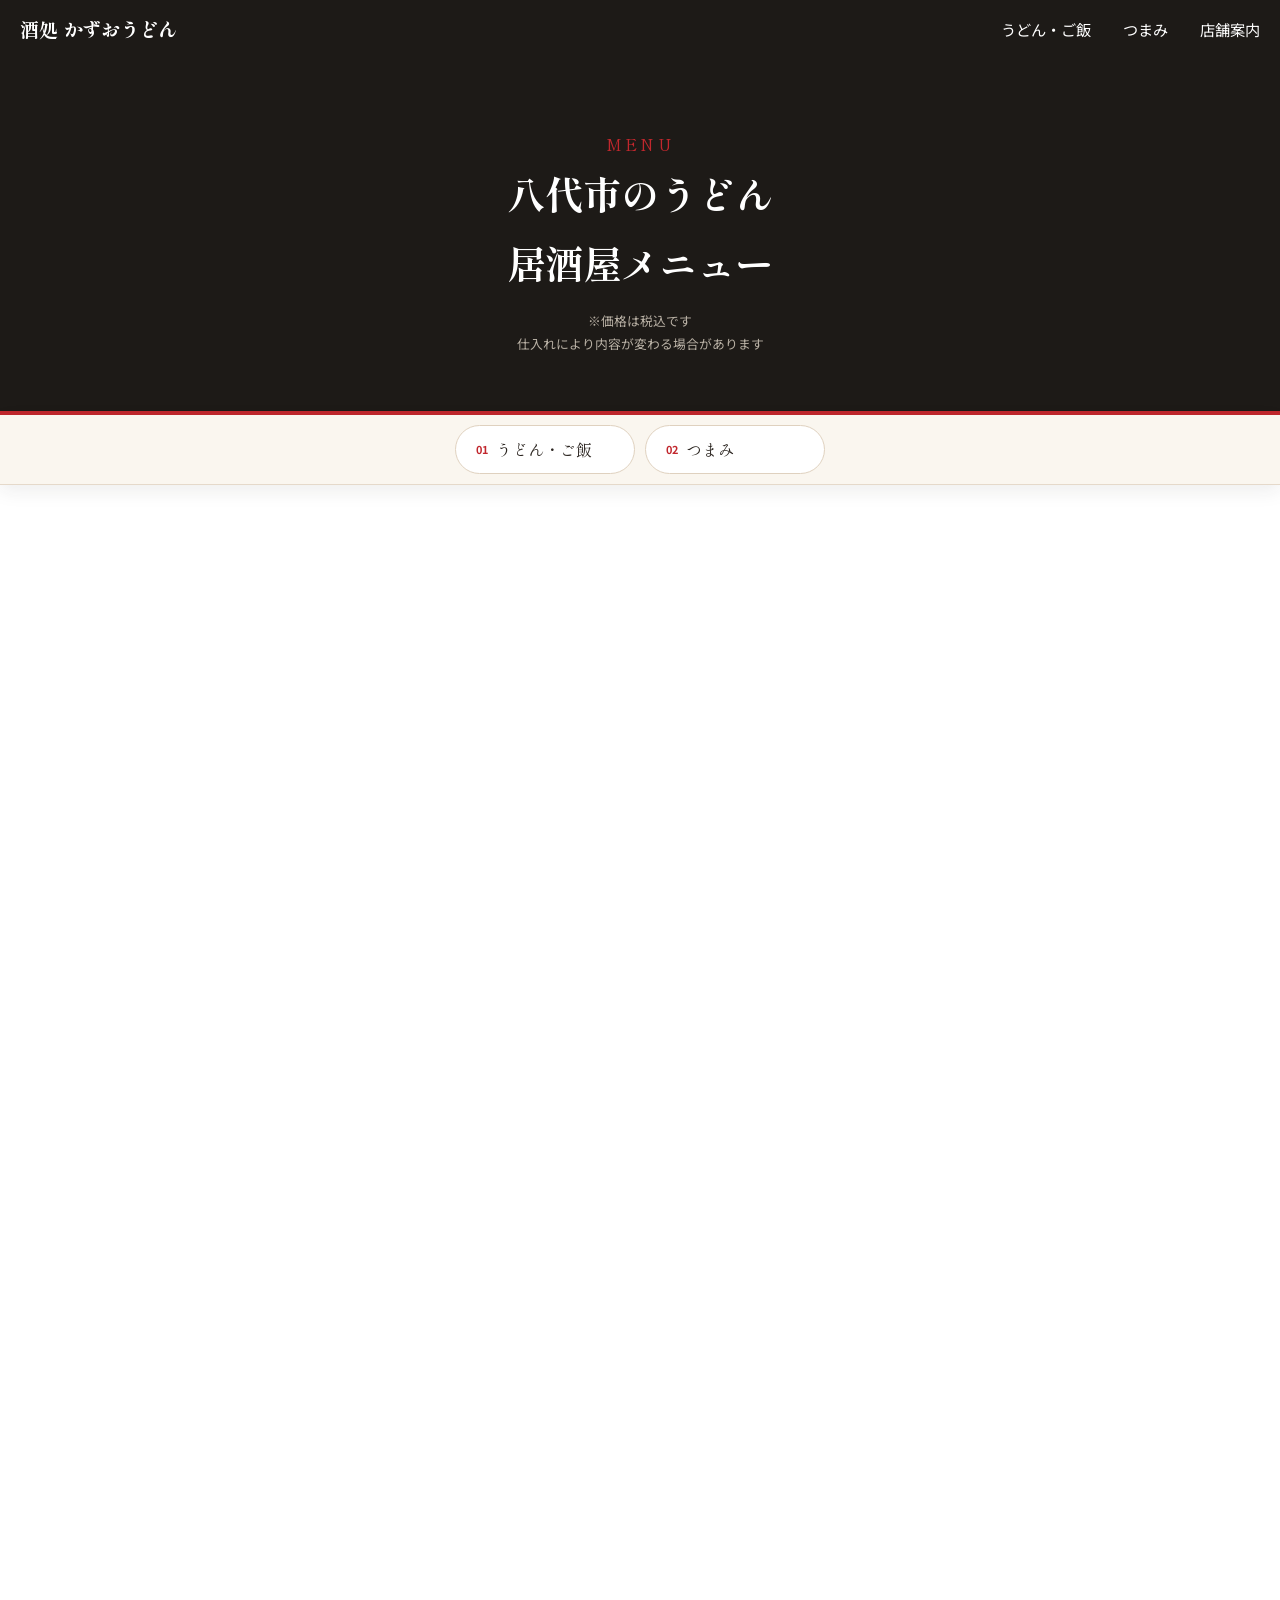
==== menu.html @ 8cbaf960 "八代市の居酒屋とうどん向けSEOを改善" ====
<!DOCTYPE html>
<html lang="ja">
<head>
  <meta charset="UTF-8">
  <meta name="viewport" content="width=device-width, initial-scale=1.0">
  <title>八代市のうどんと居酒屋メニュー｜酒処 かずおうどん</title>
  <meta name="description" content="熊本県八代市本町の酒処かずおうどん 名物の手作りうどん ご飯もの 炭火焼 天ぷら 酒の肴など居酒屋メニューと税込価格をご案内">
  <meta property="og:title" content="八代市のうどんと居酒屋メニュー｜酒処 かずおうどん">
  <meta property="og:description" content="八代市本町で楽しめる手作りうどんと居酒屋料理の全メニュー">
  <meta property="og:type" content="website">
  <meta property="og:image" content="images/menu-retouched/goboten-udon.jpg">
  <meta property="og:locale" content="ja_JP">
  <link rel="preconnect" href="https://fonts.googleapis.com">
  <link rel="preconnect" href="https://fonts.gstatic.com" crossorigin>
  <link href="https://fonts.googleapis.com/css2?family=Noto+Sans+JP:wght@400;500;700&family=Shippori+Mincho:wght@600;800&display=swap" rel="stylesheet">
  <link rel="stylesheet" href="css/style.css">
</head>
<body>

  <header class="header scrolled">
    <a href="index.html" class="header-logo">酒処 かずおうどん</a>
    <button class="nav-toggle" aria-label="メニューを開く" aria-expanded="false">
      <span></span><span></span><span></span>
    </button>
    <nav class="nav">
      <a href="#udon-menu">うどん・ご飯</a>
      <a href="#izakaya-menu">つまみ</a>
      <a href="index.html#access">店舗案内</a>
    </nav>
  </header>

  <main id="menu-top">
    <header class="page-head">
      <p class="page-head-en">Menu</p>
      <h1>八代市のうどん<br>居酒屋メニュー</h1>
      <p class="page-head-note">※価格は税込です<br>仕入れにより内容が変わる場合があります</p>
    </header>

    <nav class="menu-category-nav" aria-label="メニューカテゴリー">
      <a href="#udon-menu"><span>01</span>うどん・ご飯</a>
      <a href="#izakaya-menu"><span>02</span>つまみ</a>
    </nav>

    <section id="udon-menu" class="menu-detail-section menu-detail-light">
      <div class="container">
        <h2><span>八代市のうどんと<br>ご飯メニュー</span>Udon &amp; Rice</h2>
        <p class="menu-photo-guide">写真から気になる一品を探す <span>横にスライドできます</span></p>
        <div class="category-slider-shell" data-category-slider>
          <button class="category-slider-button category-slider-prev" type="button" aria-label="前の料理写真を見る">‹</button>
          <div class="category-image-slider" tabindex="0" aria-label="うどんとご飯ものの料理写真">
            <figure class="category-slide"><img src="images/menu-retouched/goboten-udon.jpg" alt="ごぼう天うどん" loading="lazy"><figcaption>ごぼう天うどん</figcaption></figure>
            <figure class="category-slide"><img src="images/menu-retouched/kamatama.jpg" alt="釜たまうどん" loading="lazy"><figcaption>釜たまうどん</figcaption></figure>
            <figure class="category-slide"><img src="images/menu-retouched/mentai-kamatama.jpg" alt="明太釜玉うどん" loading="lazy"><figcaption>明太釜玉うどん</figcaption></figure>
            <figure class="category-slide"><img src="images/menu-retouched/niku-bukkake.jpg" alt="肉ぶっかけうどん" loading="lazy"><figcaption>肉ぶっかけうどん</figcaption></figure>
            <figure class="category-slide"><img src="images/menu-retouched/nasu-bukkake.jpg" alt="ナスぶっかけうどん" loading="lazy"><figcaption>ナスぶっかけうどん</figcaption></figure>
            <figure class="category-slide"><img src="images/menu-retouched/gyusuji-udon.jpg" alt="牛すじうどん" loading="lazy"><figcaption>牛すじうどん</figcaption></figure>
            <figure class="category-slide"><img src="images/menu-retouched/abura-mazemen.jpg" alt="油まぜうどん" loading="lazy"><figcaption>油まぜうどん</figcaption></figure>
            <figure class="category-slide category-slide-landscape"><img src="images/katudon.jpg" alt="カツ丼" loading="lazy"><figcaption>カツ丼</figcaption></figure>
          </div>
          <button class="category-slider-button category-slider-next" type="button" aria-label="次の料理写真を見る">›</button>
        </div>

        <div class="menu-accordion-grid">
          <details class="menu-accordion menu-list" open>
            <summary><span>うどん</span><small>13品</small></summary>
            <dl>
              <div><dt>かけうどん</dt><dd>550円</dd></div>
              <div><dt>釜たまうどん</dt><dd>600円</dd></div>
              <div><dt>月見うどん</dt><dd>650円</dd></div>
              <div><dt>きつねうどん</dt><dd>700円</dd></div>
              <div><dt>ごぼう天うどん</dt><dd>700円</dd></div>
              <div><dt>肉うどん</dt><dd>750円</dd></div>
              <div><dt>山かけうどん</dt><dd>800円</dd></div>
              <div class="osusume"><dt>肉ごぼう天うどん</dt><dd>850円</dd></div>
              <div><dt>明太釜玉うどん</dt><dd>850円</dd></div>
              <div><dt>牛すじうどん</dt><dd>850円</dd></div>
              <div><dt>海老天うどん</dt><dd>850円</dd></div>
              <div><dt>明太クリームうどん</dt><dd>850円</dd></div>
              <div><dt>和風ちゃんぽん</dt><dd>1,000円</dd></div>
            </dl>
          </details>

          <details class="menu-accordion menu-list">
            <summary><span>ぶっかけうどん</span><small>4品</small></summary>
            <dl>
              <div><dt>ぶっかけうどん</dt><dd>700円</dd></div>
              <div><dt>ナスぶっかけうどん</dt><dd>800円</dd></div>
              <div><dt>山かけぶっかけうどん</dt><dd>900円</dd></div>
              <div><dt>肉ぶっかけうどん</dt><dd>1,000円</dd></div>
            </dl>
          </details>

          <details class="menu-accordion menu-list">
            <summary><span>トッピング</span><small>9種</small></summary>
            <dl>
              <div><dt>肉 / 牛すじ / いか天</dt><dd>各300円</dd></div>
              <div><dt>山かけ</dt><dd>250円</dd></div>
              <div><dt>海老天1本 / とろろ昆布 / ごぼう天</dt><dd>各200円</dd></div>
              <div><dt>卵</dt><dd>100円</dd></div>
            </dl>
          </details>
        </div>

        <div class="menu-subsection">
          <h3 class="menu-subsection-title">ご飯もの</h3>
          <div class="menu-accordion-grid">
            <details class="menu-accordion menu-list" open>
              <summary><span>セット</span><small>3品</small></summary>
              <dl>
                <div class="osusume"><dt>かずおうどんセット（月替わり）</dt><dd>1,200円</dd></div>
                <div><dt>カツ丼・とろろ昆布うどんセット</dt><dd>1,200円</dd></div>
                <div><dt>肉吸いセット（ライス付き）</dt><dd>1,000円</dd></div>
              </dl>
            </details>
            <details class="menu-accordion menu-list">
              <summary><span>丼もの</span><small>4品</small></summary>
              <dl>
                <div><dt>カツ丼</dt><dd>850円</dd></div>
                <div><dt>牛丼</dt><dd>850円</dd></div>
                <div><dt>生姜焼き丼</dt><dd>850円</dd></div>
                <div><dt>あぶりチーズ牛丼</dt><dd>900円</dd></div>
              </dl>
            </details>
          </div>
        </div>
      </div>
    </section>

    <section id="izakaya-menu" class="menu-detail-section izakaya">
      <div class="container">
        <h2><span>八代市の<br>居酒屋メニュー</span>Izakaya Menu</h2>
        <p class="menu-photo-guide">今夜の一杯に合わせる料理を探す <span>横にスライドできます</span></p>
        <div class="category-slider-shell" data-category-slider>
          <button class="category-slider-button category-slider-prev" type="button" aria-label="前の料理写真を見る">‹</button>
          <div class="category-image-slider" tabindex="0" aria-label="つまみメニューの料理写真">
            <figure class="category-slide"><img src="images/menu-retouched/seseri.jpg" alt="せせりの炭火焼" loading="lazy"><figcaption>せせりの炭火焼</figcaption></figure>
            <figure class="category-slide"><img src="images/menu-retouched/yagen.jpg" alt="やげんなんこつ炭火焼" loading="lazy"><figcaption>やげんなんこつ炭火焼</figcaption></figure>
            <figure class="category-slide"><img src="images/menu-retouched/gyusuji-nikomi.jpg" alt="牛スジの煮込み" loading="lazy"><figcaption>牛スジの煮込み</figcaption></figure>
            <figure class="category-slide"><img src="images/menu-retouched/cheese-balls.jpg" alt="チーズボール" loading="lazy"><figcaption>チーズボール</figcaption></figure>
            <figure class="category-slide"><img src="images/menu-retouched/cheese-sticks.jpg" alt="チーズスティック" loading="lazy"><figcaption>チーズスティック</figcaption></figure>
            <figure class="category-slide"><img src="images/menu-retouched/hotaruika.jpg" alt="ほたるイカの沖漬" loading="lazy"><figcaption>ほたるイカの沖漬</figcaption></figure>
            <figure class="category-slide"><img src="images/menu-retouched/ume-nankotsu.jpg" alt="梅なんこつ" loading="lazy"><figcaption>梅なんこつ</figcaption></figure>
            <figure class="category-slide"><img src="images/menu-retouched/aburi-mentaiko.jpg" alt="あぶり明太子" loading="lazy"><figcaption>あぶり明太子</figcaption></figure>
            <figure class="category-slide"><img src="images/menu-retouched/eihire.jpg" alt="エイひれあぶり" loading="lazy"><figcaption>エイひれあぶり</figcaption></figure>
          </div>
          <button class="category-slider-button category-slider-next" type="button" aria-label="次の料理写真を見る">›</button>
        </div>

        <div class="menu-accordion-grid">
          <details class="menu-accordion menu-list" open>
            <summary><span>天ぷら</span><small>6品</small></summary>
            <dl>
              <div class="osusume"><dt>車エビの天ぷら（3本）</dt><dd>1,500円</dd></div>
              <div><dt>天ぷら盛り合わせ</dt><dd>1,000円</dd></div>
              <div><dt>明太子の天ぷら</dt><dd>700円</dd></div>
              <div><dt>キスの天ぷら</dt><dd>600円</dd></div>
              <div><dt>紅しょうがの天ぷら</dt><dd>550円</dd></div>
              <div><dt>コロコロイカ天</dt><dd>500円</dd></div>
            </dl>
          </details>

          <details class="menu-accordion menu-list">
            <summary><span>焼きもの</span><small>5品</small></summary>
            <dl>
              <div class="osusume"><dt>車エビの塩焼き</dt><dd>1,200円</dd></div>
              <div><dt>しまほっけ</dt><dd>900円</dd></div>
              <div><dt>せせりの炭火焼</dt><dd>700円</dd></div>
              <div><dt>やげんなんこつ炭火焼</dt><dd>700円</dd></div>
              <div><dt>さばの塩焼き / ぎんさけの塩焼き</dt><dd>各600円</dd></div>
            </dl>
          </details>

          <details class="menu-accordion menu-list">
            <summary><span>揚げもの・一品</span><small>8品</small></summary>
            <dl>
              <div><dt>いかリングフライ</dt><dd>700円</dd></div>
              <div><dt>エビマヨ / しめ鯖の炙り</dt><dd>各650円</dd></div>
              <div><dt>チーズボール</dt><dd>650円</dd></div>
              <div><dt>牛スジの煮込み</dt><dd>600円</dd></div>
              <div><dt>ホルモン焼き</dt><dd>600円</dd></div>
              <div><dt>ピリ辛チキンバー / じゃがバタチーズ</dt><dd>各600円</dd></div>
              <div><dt>なんこつ唐揚げ</dt><dd>550円</dd></div>
              <div><dt>ポテトフライ</dt><dd>300円</dd></div>
            </dl>
          </details>

          <details class="menu-accordion menu-list">
            <summary><span>サクッとおつまみ</span><small>7品</small></summary>
            <dl>
              <div><dt>ほたるイカの沖漬</dt><dd>600円</dd></div>
              <div><dt>梅なんこつ</dt><dd>600円</dd></div>
              <div><dt>あぶり明太子</dt><dd>600円</dd></div>
              <div><dt>エイひれあぶり</dt><dd>600円</dd></div>
              <div><dt>冷ややっこ / 枝豆 / チャンジャ</dt><dd>各300円</dd></div>
            </dl>
          </details>
        </div>

        <div class="menu-more">
          <a href="index.html" class="btn">トップページへ戻る</a>
        </div>
      </div>
    </section>
  </main>

  <footer class="footer">
    <p class="footer-logo">酒処 かずおうどん</p>
    <p>熊本県八代市本町1-3-30｜18:00〜翌2:00｜日曜・祝日定休</p>
    <p class="copyright">&copy; 2026 Kazuo Udon</p>
  </footer>

  <script src="js/script.js"></script>
</body>
</html>
---- css/style.css ----
:root {
  --color-bg: #faf6ef;
  --color-text: #2b2520;
  --color-accent: #c1272d;
  --color-dark: #1d1a17;
  --font-mincho: "Shippori Mincho", serif;
}

* {
  margin: 0;
  padding: 0;
  box-sizing: border-box;
}

html {
  scroll-behavior: smooth;
  scroll-padding-top: 64px;
}

body {
  font-family: "Noto Sans JP", sans-serif;
  color: var(--color-text);
  background: var(--color-bg);
  line-height: 1.8;
}

img {
  max-width: 100%;
  display: block;
}

.container {
  max-width: 1000px;
  margin: 0 auto;
  padding: 0 20px;
}

/* ヘッダー */
.header {
  position: fixed;
  top: 0;
  left: 0;
  right: 0;
  z-index: 100;
  display: flex;
  align-items: center;
  justify-content: space-between;
  padding: 12px 20px;
  background: transparent;
  transition: background 0.3s;
}

.header.scrolled {
  background: rgba(29, 26, 23, 0.92);
}

.header-logo {
  font-family: var(--font-mincho);
  font-weight: 800;
  font-size: 1.2rem;
  color: #fff;
  text-decoration: none;
}

.nav a {
  position: relative;
  color: #fff;
  text-decoration: none;
  font-size: 0.95rem;
  margin-left: 28px;
}

.nav a::after {
  content: "";
  position: absolute;
  left: 0;
  bottom: -4px;
  width: 100%;
  height: 2px;
  background: var(--color-accent);
  transform: scaleX(0);
  transform-origin: right;
  transition: transform 0.3s;
}

.nav a:hover::after {
  transform: scaleX(1);
  transform-origin: left;
}

.nav-toggle {
  display: none;
  flex-direction: column;
  gap: 5px;
  background: none;
  border: none;
  padding: 8px;
  cursor: pointer;
}

.nav-toggle span {
  width: 24px;
  height: 2px;
  background: #fff;
  transition: 0.3s;
}

/* ヒーロー */
.hero {
  position: relative;
  height: 88vh;
  min-height: 480px;
  overflow: hidden;
}

.hero-img {
  width: 100%;
  height: 100%;
  object-fit: cover;
  object-position: center top;
}

.hero-text {
  position: absolute;
  inset: 0;
  display: flex;
  flex-direction: column;
  justify-content: flex-end;
  align-items: flex-start;
  padding: 0 8% 8vh;
  background: linear-gradient(180deg, rgba(20, 15, 10, 0.3) 0%, rgba(20, 15, 10, 0) 30%, rgba(20, 15, 10, 0.8) 100%);
  color: #fff;
}

.hero-text > * {
  opacity: 0;
  animation: fade-up 0.9s ease forwards;
}

.hero-text > *:nth-child(2) { animation-delay: 0.2s; }
.hero-text > *:nth-child(3) { animation-delay: 0.4s; }
.hero-text > *:nth-child(4) { animation-delay: 0.6s; }

@keyframes fade-up {
  from {
    opacity: 0;
    transform: translateY(20px);
  }
  to {
    opacity: 1;
    transform: none;
  }
}

.hero-sub {
  font-size: 0.9rem;
  letter-spacing: 0.2em;
}

.hero-sub::before {
  content: "";
  display: inline-block;
  width: 32px;
  height: 2px;
  background: var(--color-accent);
  margin-right: 12px;
  vertical-align: middle;
}

.hero-text h1 {
  font-family: var(--font-mincho);
  font-size: clamp(2rem, 5.5vw, 3.6rem);
  line-height: 1.4;
  margin: 0.4em 0;
}

.hero-lead {
  font-size: clamp(0.95rem, 2vw, 1.15rem);
  max-width: 660px;
}

.hero-actions {
  display: flex;
  flex-wrap: wrap;
  gap: 12px;
}

.hero-actions .btn {
  margin-top: 28px;
}

.btn {
  display: inline-block;
  margin-top: 28px;
  padding: 12px 40px;
  background: var(--color-accent);
  color: #fff;
  text-decoration: none;
  border-radius: 999px;
  font-weight: 500;
  transition: background 0.3s, transform 0.3s;
}

.btn:hover {
  background: #9e1f24;
  transform: translateY(-2px);
}

.btn-outline {
  border: 1px solid rgba(255, 255, 255, 0.72);
  background: rgba(22, 18, 14, 0.42);
  backdrop-filter: blur(4px);
}

.btn-outline:hover {
  border-color: #fff;
  background: rgba(22, 18, 14, 0.78);
}

/* セクション共通 */
main > section {
  padding: 72px 0;
}

h2 {
  font-family: var(--font-mincho);
  font-size: 1rem;
  color: var(--color-accent);
  letter-spacing: 0.15em;
  text-align: center;
  margin-bottom: 48px;
  text-transform: uppercase;
}

h2 span {
  display: block;
  font-size: 2rem;
  color: var(--color-text);
  margin-bottom: 4px;
}

h2 span::after {
  content: "";
  display: block;
  width: 48px;
  height: 3px;
  background: var(--color-accent);
  margin: 14px auto 0;
}

h3 {
  font-family: var(--font-mincho);
  font-size: 1.25rem;
  border-left: 4px solid var(--color-accent);
  padding-left: 12px;
  margin: 32px 0 16px;
}

/* トップページ：居酒屋と締めのうどんを二本柱で見せる */
.night-style {
  position: relative;
  overflow: hidden;
  border-top: 5px solid var(--color-accent);
  background:
    radial-gradient(circle at 9% 10%, rgba(193, 39, 45, 0.2), transparent 28%),
    linear-gradient(135deg, #171310 0%, #2a211b 55%, #1c1713 100%);
  color: #fff;
}

.night-style::before {
  content: "";
  position: absolute;
  inset: 0;
  opacity: 0.18;
  background-image: repeating-linear-gradient(90deg, transparent 0 72px, rgba(255, 255, 255, 0.025) 72px 73px);
  pointer-events: none;
}

.night-style .container {
  position: relative;
  z-index: 1;
}

.night-lanterns {
  position: absolute;
  top: -18px;
  right: max(24px, calc((100vw - 1120px) / 2));
  z-index: 2;
  display: flex;
  gap: 14px;
  pointer-events: none;
}

.night-lanterns span {
  position: relative;
  display: grid;
  place-items: center;
  width: 66px;
  height: 92px;
  border-top: 7px solid #2a211b;
  border-bottom: 7px solid #2a211b;
  border-radius: 46% 46% 42% 42%;
  background:
    repeating-linear-gradient(90deg, rgba(255, 255, 255, 0.09) 0 2px, transparent 2px 12px),
    linear-gradient(90deg, #8f161b, #d73a3f 48%, #98191f);
  box-shadow: 0 10px 24px rgba(0, 0, 0, 0.38), inset 0 0 16px rgba(255, 203, 128, 0.28);
  color: #fff5df;
  font-family: var(--font-mincho);
  font-size: 1.45rem;
  font-weight: 800;
}

.night-lanterns span::before {
  content: "";
  position: absolute;
  bottom: 100%;
  left: 50%;
  width: 2px;
  height: 24px;
  background: #2a211b;
}

.night-lanterns span:nth-child(2) {
  transform: translateY(22px);
  background:
    repeating-linear-gradient(90deg, rgba(255, 255, 255, 0.08) 0 2px, transparent 2px 12px),
    linear-gradient(90deg, #8e4d1b, #c8792d 48%, #87501e);
}

.night-style-heading {
  max-width: 720px;
  margin: 0 auto 38px;
  text-align: center;
}

.night-style-kicker {
  margin-bottom: 8px;
  color: #e2ad72;
  font-family: var(--font-mincho);
  font-size: 0.78rem;
  letter-spacing: 0.28em;
  text-transform: uppercase;
}

.night-style-heading h2 {
  margin-bottom: 18px;
  color: #e2ad72;
}

.night-style-heading h2 span {
  color: #fff;
  font-size: clamp(1.65rem, 3.2vw, 2.25rem);
  letter-spacing: 0.05em;
  text-transform: none;
}

.night-style-heading h2 span::after {
  background: #d8a25f;
}

.night-style-heading > p:last-child {
  color: #c9beb2;
  line-height: 2;
}

.night-style-grid {
  display: grid;
  grid-template-columns: repeat(2, minmax(0, 1fr));
  gap: 24px;
}

.night-style-card {
  display: grid;
  grid-template-rows: auto 1fr;
  overflow: hidden;
  border: 1px solid rgba(255, 255, 255, 0.14);
  border-radius: 16px;
  background: #f8f1e7;
  color: var(--color-text);
  text-decoration: none;
  box-shadow: 0 20px 44px rgba(0, 0, 0, 0.32);
  transition: transform 0.35s ease, box-shadow 0.35s ease;
}

.night-style-card:hover,
.night-style-card:focus-visible {
  transform: translateY(-6px);
  box-shadow: 0 28px 52px rgba(0, 0, 0, 0.42);
}

.night-style-media {
  position: relative;
  min-height: 0;
  overflow: hidden;
  aspect-ratio: 16 / 10;
  background: #201813;
}

.night-style-media > img:first-child {
  width: 100%;
  height: 100%;
  object-fit: cover;
  transition: transform 0.45s ease;
}

.night-style-card:hover .night-style-media > img:first-child,
.night-style-card:focus-visible .night-style-media > img:first-child {
  transform: scale(1.035);
}

.night-style-card-izakaya .night-style-media > img:first-child {
  object-position: center 61%;
}

.night-style-subphoto {
  position: absolute;
  right: 15px;
  bottom: 15px;
  width: 36%;
  aspect-ratio: 1 / 1;
  object-fit: cover;
  border: 4px solid #f8f1e7;
  border-radius: 50%;
  box-shadow: 0 8px 24px rgba(0, 0, 0, 0.38);
}

.night-style-card-body {
  position: relative;
  padding: 26px 28px 28px;
}

.night-style-card-izakaya .night-style-card-body {
  border-top: 4px solid var(--color-accent);
}

.night-style-card-udon .night-style-card-body {
  border-top: 4px solid #b7782d;
}

.night-style-number {
  display: flex;
  align-items: center;
  gap: 10px;
  color: var(--color-accent);
  font-family: var(--font-mincho);
  font-size: 0.72rem;
  font-weight: 800;
  letter-spacing: 0.18em;
  text-transform: uppercase;
}

.night-style-card-udon .night-style-number {
  color: #9a5d1f;
}

.night-style-number span {
  font-size: 0.68rem;
  letter-spacing: 0.25em;
}

.night-style-card h3 {
  border: 0;
  padding: 0;
  margin: 8px 0 10px;
  font-size: clamp(1.3rem, 2.5vw, 1.65rem);
}

.night-style-card-body > p:not(.night-style-number) {
  color: #6f6358;
  font-size: 0.9rem;
  line-height: 1.9;
}

.night-style-link {
  display: inline-flex;
  align-items: center;
  gap: 8px;
  margin-top: 18px;
  color: var(--color-accent);
  font-size: 0.82rem;
  font-weight: 700;
}

.night-style-card-udon .night-style-link {
  color: #8d541c;
}

.night-style-link::after {
  content: "→";
  transition: transform 0.25s ease;
}

.night-style-card:hover .night-style-link::after,
.night-style-card:focus-visible .night-style-link::after {
  transform: translateX(5px);
}

.night-style-hours {
  display: flex;
  align-items: center;
  justify-content: center;
  gap: 18px;
  width: fit-content;
  margin: 34px auto 0;
  padding: 10px 24px;
  border: 1px solid rgba(226, 173, 114, 0.42);
  border-radius: 999px;
  background: rgba(0, 0, 0, 0.22);
}

.night-style-hours span {
  padding: 2px 9px;
  border-radius: 999px;
  background: var(--color-accent);
  font-size: 0.7rem;
  font-weight: 700;
}

.night-style-hours strong {
  color: #fff7e9;
  font-family: var(--font-mincho);
  font-size: 1.15rem;
  letter-spacing: 0.08em;
}

.night-style-hours small {
  color: #bdb0a4;
  font-size: 0.72rem;
}

/* こだわり */
.about {
  position: relative;
  overflow: hidden;
}

.about::before {
  content: "職人の手仕事";
  position: absolute;
  top: 32px;
  right: 8px;
  font-family: var(--font-mincho);
  font-weight: 800;
  font-size: clamp(4rem, 11vw, 8.5rem);
  line-height: 1;
  color: rgba(193, 39, 45, 0.07);
  writing-mode: vertical-rl;
  white-space: nowrap;
  pointer-events: none;
}

.about-catch {
  font-family: var(--font-mincho);
  font-size: clamp(1.5rem, 3.2vw, 2.1rem);
  line-height: 1.6;
  text-align: center;
  margin-bottom: 0.6em;
}

.about-intro {
  max-width: 620px;
  margin: 0 auto 80px;
  text-align: center;
}

.feature {
  position: relative;
  display: grid;
  grid-template-columns: 1.15fr 1fr;
  gap: clamp(36px, 6vw, 72px);
  align-items: center;
}

.feature + .feature {
  margin-top: 96px;
}

.feature.reverse .feature-photo {
  order: 2;
}

.feature-photo {
  position: relative;
}

.feature-photo::before {
  content: "";
  position: absolute;
  top: 16px;
  left: -16px;
  right: 16px;
  bottom: -16px;
  border: 2px solid var(--color-accent);
}

.feature.reverse .feature-photo::before {
  left: 16px;
  right: -16px;
}

.feature-photo img {
  position: relative;
  width: 100%;
  aspect-ratio: 4 / 3;
  object-fit: cover;
  box-shadow: 0 16px 40px rgba(43, 37, 32, 0.25);
}

.about-vertical {
  position: absolute;
  top: -24px;
  right: -14px;
  writing-mode: vertical-rl;
  font-family: var(--font-mincho);
  font-size: 0.95rem;
  letter-spacing: 0.3em;
  color: #fff;
  background: var(--color-dark);
  padding: 20px 10px;
  z-index: 1;
}

.feature-en {
  display: flex;
  align-items: center;
  gap: 16px;
  font-family: var(--font-mincho);
  color: var(--color-accent);
  letter-spacing: 0.35em;
  text-transform: uppercase;
  font-size: 0.9rem;
}

.feature-en::after {
  content: "";
  width: 48px;
  height: 1px;
  background: var(--color-accent);
}

.feature-body h3 {
  border: none;
  padding: 0;
  margin: 12px 0 16px;
  font-size: clamp(1.4rem, 2.6vw, 1.9rem);
}

.feature-body > p:last-child {
  color: #6e6459;
  line-height: 2;
}

/* メニュー */
.menu {
  background: #fff;
}

.menu-photos {
  display: grid;
  grid-template-columns: repeat(auto-fit, minmax(200px, 1fr));
  gap: 16px;
  margin-bottom: 24px;
}

.menu-photos img {
  width: 100%;
  aspect-ratio: 4 / 3;
  object-fit: cover;
  border-radius: 8px;
  transition: transform 0.4s ease, box-shadow 0.4s ease;
}

.menu-photos figure:hover img {
  transform: translateY(-6px);
  box-shadow: 0 12px 24px rgba(0, 0, 0, 0.18);
}

.menu-photos figcaption {
  text-align: center;
  font-size: 0.9rem;
  margin-top: 6px;
}

.menu-photos figcaption::before {
  content: "";
  display: inline-block;
  width: 6px;
  height: 6px;
  border-radius: 50%;
  background: var(--color-accent);
  margin-right: 8px;
  vertical-align: middle;
}

.menu-cols {
  display: grid;
  grid-template-columns: 1fr 1fr;
  gap: 0 48px;
}

.menu-list dl div {
  display: flex;
  justify-content: space-between;
  align-items: baseline;
  gap: 12px;
  padding: 8px 0;
  border-bottom: 1px dashed #ccc4b8;
}

.menu-list dd {
  white-space: nowrap;
  font-weight: 500;
}

.osusume dt::after {
  content: "おすすめ";
  font-size: 0.7rem;
  color: #fff;
  background: var(--color-accent);
  border-radius: 3px;
  padding: 1px 6px;
  margin-left: 8px;
  vertical-align: middle;
}

.menu-photos .price {
  display: block;
  font-family: var(--font-mincho);
  color: var(--color-accent);
  font-size: 1.05rem;
}

/* トップページ：おすすめメニューの自動横流れ */
.recommend-lead {
  margin: -28px 0 24px;
  color: #756a5f;
  font-size: 0.9rem;
  text-align: center;
}

.recommend-marquees {
  display: grid;
  gap: 22px;
  overflow: hidden;
}

.recommend-row {
  min-width: 0;
}

.recommend-row-label {
  display: flex;
  align-items: center;
  gap: 10px;
  margin: 0 0 8px 4px;
  color: #8a7e72;
  font-size: 0.74rem;
}

.recommend-row-label span {
  padding: 2px 10px;
  border-radius: 999px;
  background: var(--color-dark);
  color: #fff;
  font-family: var(--font-mincho);
  font-size: 0.8rem;
  letter-spacing: 0.08em;
}

.recommend-row:first-child .recommend-row-label span {
  background: var(--color-accent);
}

.menu-marquee {
  overflow: hidden;
  -webkit-mask-image: linear-gradient(90deg, transparent, #000 5%, #000 95%, transparent);
  mask-image: linear-gradient(90deg, transparent, #000 5%, #000 95%, transparent);
}

.menu-marquee-track {
  display: flex;
  width: max-content;
  will-change: transform;
}

.menu-marquee-group {
  display: flex;
  flex: 0 0 auto;
  gap: 16px;
  padding-right: 16px;
}

.menu-marquee-left .menu-marquee-track {
  animation: marquee-left 36s linear infinite;
}

.menu-marquee-right .menu-marquee-track {
  animation: marquee-right 38s linear infinite;
}

.menu-marquee:hover .menu-marquee-track,
.menu-marquee:focus-within .menu-marquee-track {
  animation-play-state: paused;
}

@keyframes marquee-left {
  from { transform: translateX(0); }
  to { transform: translateX(-50%); }
}

@keyframes marquee-right {
  from { transform: translateX(-50%); }
  to { transform: translateX(0); }
}

.recommend-card {
  position: relative;
  flex: 0 0 238px;
  height: 166px;
  overflow: hidden;
  border-radius: 12px;
  background: var(--color-dark);
  color: #fff;
  text-decoration: none;
  box-shadow: 0 8px 22px rgba(43, 37, 32, 0.18);
}

.recommend-card img {
  width: 100%;
  height: 100%;
  object-fit: cover;
  transition: transform 0.4s ease;
}

.recommend-card:hover img,
.recommend-card:focus-visible img {
  transform: scale(1.05);
}

.recommend-card-caption {
  position: absolute;
  inset: auto 0 0;
  display: flex;
  align-items: flex-end;
  justify-content: space-between;
  gap: 10px;
  padding: 36px 13px 11px;
  background: linear-gradient(transparent, rgba(12, 10, 8, 0.9));
  font-family: var(--font-mincho);
  font-size: 0.9rem;
  line-height: 1.35;
  white-space: nowrap;
}

.recommend-card-caption > span:first-child {
  flex: 1 1 auto;
  min-width: 0;
}

.recommend-card-price {
  flex: 0 0 auto;
  color: #f2c5a2;
  font-family: "Noto Sans JP", sans-serif;
  font-size: 0.76rem;
  font-weight: 700;
}

.menu-more {
  text-align: center;
  margin-top: 40px;
}

.menu-more .btn {
  margin-top: 16px;
}

/* 下層ページのタイトル帯 */
.page-head {
  background: var(--color-dark);
  border-bottom: 4px solid var(--color-accent);
  color: #fff;
  text-align: center;
  padding: 130px 20px 56px;
}

.page-head-en {
  font-family: var(--font-mincho);
  color: var(--color-accent);
  letter-spacing: 0.2em;
  text-transform: uppercase;
}

.page-head h1 {
  font-family: var(--font-mincho);
  font-size: clamp(1.8rem, 4vw, 2.4rem);
}

.page-head-note {
  font-size: 0.8rem;
  color: #b8b0a4;
  margin-top: 12px;
}

/* お品書きページ */
.menu-detail-section {
  scroll-margin-top: 64px;
  content-visibility: auto;
  contain-intrinsic-size: auto 900px;
}

.menu-detail-light {
  background: #fff;
}

.menu-category-nav {
  position: sticky;
  top: 56px;
  z-index: 30;
  display: flex;
  justify-content: center;
  gap: 10px;
  padding: 10px 20px;
  border-bottom: 1px solid #e5d9ca;
  background: rgba(250, 246, 239, 0.96);
  box-shadow: 0 6px 18px rgba(43, 37, 32, 0.08);
  backdrop-filter: blur(10px);
}

.menu-category-nav a {
  display: flex;
  align-items: center;
  gap: 8px;
  min-width: 180px;
  padding: 9px 20px;
  border: 1px solid #dfd1bf;
  border-radius: 999px;
  background: #fff;
  color: var(--color-text);
  font-family: var(--font-mincho);
  text-decoration: none;
  transition: border-color 0.2s, color 0.2s, transform 0.2s;
}

.menu-category-nav a:hover {
  border-color: var(--color-accent);
  color: var(--color-accent);
  transform: translateY(-1px);
}

.menu-category-nav span {
  color: var(--color-accent);
  font-family: "Noto Sans JP", sans-serif;
  font-size: 0.68rem;
  font-weight: 700;
}

.menu-photo-guide {
  display: flex;
  align-items: center;
  justify-content: center;
  gap: 12px;
  margin: -28px 0 24px;
  color: #756a5f;
  font-size: 0.88rem;
  text-align: center;
}

.menu-photo-guide span {
  padding: 3px 10px;
  border-radius: 999px;
  background: #f0e6da;
  color: var(--color-accent);
  font-size: 0.7rem;
  font-weight: 700;
}

.category-slider-shell {
  position: relative;
  margin: -12px 0 38px;
}

.category-image-slider {
  display: grid;
  grid-auto-flow: column;
  grid-auto-columns: minmax(205px, 27%);
  gap: 14px;
  overflow-x: auto;
  padding: 4px 2px 16px;
  scroll-behavior: smooth;
  scroll-snap-type: x mandatory;
  scrollbar-color: var(--color-accent) #ddd3c6;
  scrollbar-width: thin;
  overscroll-behavior-inline: contain;
}

.category-slide {
  position: relative;
  min-width: 0;
  overflow: hidden;
  border-radius: 12px;
  background: var(--color-dark);
  box-shadow: 0 8px 20px rgba(43, 37, 32, 0.17);
  scroll-snap-align: start;
}

.category-slide img {
  width: 100%;
  aspect-ratio: 4 / 5;
  object-fit: cover;
  transition: transform 0.4s ease;
}

.category-slide-landscape img {
  object-position: center;
}

.category-slide:hover img {
  transform: scale(1.035);
}

.category-slide figcaption {
  position: absolute;
  inset: auto 0 0;
  padding: 48px 13px 11px;
  background: linear-gradient(transparent, rgba(12, 10, 8, 0.9));
  color: #fff;
  font-family: var(--font-mincho);
  font-size: 0.82rem;
  line-height: 1.35;
  white-space: nowrap;
}

.category-slider-button {
  position: absolute;
  top: calc(50% - 30px);
  z-index: 2;
  width: 44px;
  height: 44px;
  border: 0;
  border-radius: 50%;
  background: rgba(29, 26, 23, 0.92);
  color: #fff;
  font-size: 1.45rem;
  line-height: 1;
  cursor: pointer;
  box-shadow: 0 6px 16px rgba(0, 0, 0, 0.23);
  transition: background 0.25s, opacity 0.25s, transform 0.25s;
}

.category-slider-button:hover:not(:disabled) {
  background: var(--color-accent);
  transform: scale(1.06);
}

.category-slider-button:disabled {
  opacity: 0.25;
  cursor: default;
}

.category-slider-prev { left: -18px; }
.category-slider-next { right: -18px; }

.menu-accordion-grid {
  display: grid;
  grid-template-columns: repeat(2, minmax(0, 1fr));
  gap: 14px 24px;
  align-items: start;
}

.menu-accordion {
  overflow: hidden;
  border: 1px solid #e1d5c7;
  border-radius: 10px;
  background: #fff;
  transition: border-color 0.2s, box-shadow 0.2s;
}

.menu-accordion[open] {
  border-color: #d3b9a4;
  box-shadow: 0 8px 22px rgba(60, 46, 34, 0.08);
}

.menu-accordion summary {
  display: flex;
  align-items: center;
  gap: 10px;
  padding: 14px 16px;
  color: var(--color-text);
  font-family: var(--font-mincho);
  font-size: 1.1rem;
  font-weight: 600;
  list-style: none;
  cursor: pointer;
}

.menu-accordion summary::-webkit-details-marker {
  display: none;
}

.menu-accordion summary span {
  flex: 1;
}

.menu-accordion summary small {
  padding: 2px 8px;
  border-radius: 999px;
  background: #f2e8dd;
  color: #806f61;
  font-family: "Noto Sans JP", sans-serif;
  font-size: 0.68rem;
  font-weight: 700;
}

.menu-accordion summary::after {
  content: "+";
  display: grid;
  width: 26px;
  height: 26px;
  place-items: center;
  border-radius: 50%;
  background: var(--color-accent);
  color: #fff;
  font-family: "Noto Sans JP", sans-serif;
  font-size: 1rem;
  line-height: 1;
}

.menu-accordion[open] summary::after {
  content: "−";
}

.menu-accordion dl {
  padding: 0 16px 12px;
}

.izakaya .menu-accordion {
  border-color: #4b433c;
  background: #27231f;
}

.izakaya .menu-accordion[open] {
  border-color: #75665a;
  box-shadow: 0 10px 24px rgba(0, 0, 0, 0.18);
}

.izakaya .menu-accordion summary {
  color: #fff;
}

.izakaya .menu-accordion summary small {
  background: #3b342e;
  color: #d9cec2;
}

.izakaya .menu-photo-guide {
  color: #d5cabf;
}

.izakaya .menu-photo-guide span {
  background: #3b342e;
  color: #f1c1a1;
}

.menu-subsection {
  margin-top: 56px;
  padding-top: 22px;
  border-top: 2px solid #ddd3c6;
}

.menu-subsection-title {
  border-left: 0;
  padding-left: 0;
  font-size: 1.55rem;
  text-align: center;
}

.menu-subsection-title::after {
  content: "";
  display: block;
  width: 42px;
  height: 3px;
  margin: 10px auto 0;
  background: var(--color-accent);
}

.izakaya .category-slide {
  box-shadow: 0 8px 20px rgba(0, 0, 0, 0.36);
}

/* 酒の肴 */
.izakaya {
  background: var(--color-dark);
  border-top: 4px solid var(--color-accent);
  color: #ece6dc;
}

.izakaya h2 span {
  color: #fff;
}

.izakaya .menu-list dl div {
  border-bottom-color: #4a443d;
}

/* 店舗案内 */
.access-grid {
  max-width: 760px;
  margin: 0 auto;
}

.info-table {
  width: 100%;
  border-collapse: collapse;
}

.info-table th,
.info-table td {
  text-align: left;
  padding: 12px 8px;
  border-bottom: 1px solid #ddd5c8;
  font-weight: 400;
  vertical-align: top;
}

.info-table th {
  white-space: nowrap;
  width: 6em;
  color: var(--color-accent);
}

.info-table a {
  color: inherit;
}

.info-notice {
  color: var(--color-accent);
  font-weight: 700;
}

.store-info-photo {
  max-width: 420px;
  margin: 36px auto 0;
}

.store-info-photo img {
  width: 100%;
  border-radius: 8px;
  box-shadow: 0 8px 22px rgba(68, 54, 40, 0.12);
}

.store-info-photo figcaption {
  margin-top: 8px;
  color: #786b60;
  font-size: 0.82rem;
  text-align: center;
}

.interior-guide {
  margin: 0 0 72px;
  padding: clamp(28px, 5vw, 52px);
  background: #fff;
  border: 1px solid #e4d9ca;
  border-top: 4px solid var(--color-accent);
  border-radius: 8px;
  color: var(--color-text);
  box-shadow: 0 12px 30px rgba(68, 54, 40, 0.08);
}

.interior-guide-heading {
  max-width: 660px;
  margin-bottom: 32px;
}

.interior-guide-label {
  color: var(--color-accent);
  font-size: 0.82rem;
  font-weight: 700;
  letter-spacing: 0.18em;
}

.interior-guide-heading h3 {
  margin: 8px 0 12px;
  border-left: 0;
  padding-left: 0;
  font-size: clamp(1.5rem, 3vw, 2rem);
  line-height: 1.5;
}

.interior-guide-heading > p:last-child {
  color: #6e6459;
}

.interior-guide-gallery {
  display: grid;
  grid-template-columns: repeat(2, minmax(0, 1fr));
  gap: 20px;
}

.interior-guide-card {
  position: relative;
  overflow: hidden;
  min-height: 0;
  aspect-ratio: 4 / 3;
  border-radius: 6px;
  background: #100e0d;
}

.interior-guide-card img {
  width: 100%;
  height: 100%;
  object-fit: cover;
  transition: transform 0.5s ease;
}

.interior-guide-card:hover img {
  transform: scale(1.025);
}

.interior-guide-card figcaption {
  position: absolute;
  right: 0;
  bottom: 0;
  left: 0;
  display: flex;
  flex-direction: column;
  padding: 48px 20px 18px;
  background: linear-gradient(transparent, rgba(15, 12, 10, 0.94));
  text-shadow: 0 2px 5px rgba(0, 0, 0, 0.75);
}

.interior-guide-card strong {
  color: #fff;
  font-family: var(--font-mincho);
  font-size: 1.25rem;
}

.interior-guide-card span {
  color: #f3eee7;
  font-size: 0.82rem;
}

.access-map {
  margin-top: 40px;
}

.access-map iframe {
  display: block;
  width: 100%;
  height: 400px;
  border: 0;
  border-radius: 8px;
}

/* 宴会予約 */
.banquet {
  position: relative;
  overflow: hidden;
  background:
    radial-gradient(circle at 12% 20%, rgba(193, 39, 45, 0.1), transparent 32%),
    linear-gradient(135deg, #f4ecdf 0%, #faf6ef 100%);
}

.banquet::before,
.banquet::after {
  content: "";
  position: absolute;
  width: 280px;
  height: 280px;
  border: 1px solid rgba(193, 39, 45, 0.1);
  border-radius: 50%;
  pointer-events: none;
}

.banquet::before {
  top: -150px;
  left: -90px;
}

.banquet::after {
  right: -120px;
  bottom: -180px;
}

.banquet-card {
  position: relative;
  z-index: 1;
  max-width: 820px;
  margin: 0 auto;
  padding: clamp(36px, 6vw, 64px);
  border: 1px solid #dfd1bf;
  border-radius: 8px;
  background: rgba(255, 255, 255, 0.78);
  color: var(--color-text);
  text-align: center;
  box-shadow: 0 16px 36px rgba(68, 54, 40, 0.09);
}

.banquet-kicker {
  margin-bottom: 10px;
  color: var(--color-accent);
  font-size: 0.82rem;
  font-weight: 700;
  letter-spacing: 0.2em;
}

.banquet h2 {
  margin-bottom: 20px;
  color: #8b7d70;
  font-size: 0.75rem;
  letter-spacing: 0.18em;
}

.banquet h2 span {
  margin-bottom: 6px;
  color: var(--color-text);
  font-size: clamp(1.8rem, 4vw, 2.7rem);
  letter-spacing: 0.06em;
  text-transform: none;
}

.banquet h2 span::after {
  background: var(--color-accent);
}

.banquet-lead {
  color: #6e6459;
}

.banquet-plan {
  display: grid;
  grid-template-columns: minmax(210px, 0.9fr) 1.25fr;
  gap: 24px;
  align-items: stretch;
  margin: 36px 0 28px;
}

.banquet-price,
.banquet-includes {
  border: 1px solid #e7dac9;
  border-radius: 6px;
  background: #f8f1e7;
}

.banquet-price {
  display: flex;
  flex-direction: column;
  justify-content: center;
  padding: 22px;
}

.banquet-price small {
  color: #806f61;
  font-size: 0.78rem;
}

.banquet-price strong {
  font-family: var(--font-mincho);
  font-size: clamp(2.25rem, 5vw, 3.2rem);
  line-height: 1.25;
}

.banquet-price em {
  margin-left: 3px;
  font-size: 0.45em;
  font-style: normal;
}

.banquet-includes {
  display: grid;
  grid-template-columns: repeat(2, minmax(0, 1fr));
  list-style: none;
}

.banquet-includes li {
  display: flex;
  flex-direction: column;
  justify-content: center;
  padding: 22px 16px;
}

.banquet-includes li + li {
  border-left: 1px solid #dfd1bf;
}

.banquet-includes span {
  color: #806f61;
  font-size: 0.78rem;
}

.banquet-includes strong {
  font-family: var(--font-mincho);
  font-size: clamp(1.6rem, 4vw, 2.2rem);
}

.banquet-notes {
  color: #6e6459;
  font-size: 0.92rem;
}

.banquet-notes p + p {
  margin-top: 6px;
}

.banquet-notes strong {
  color: var(--color-text);
}

.banquet-call {
  display: inline-flex;
  flex-direction: column;
  min-width: min(100%, 340px);
  margin-top: 30px;
  padding: 13px 28px;
  border-radius: 999px;
  background: var(--color-accent);
  color: #fff;
  text-decoration: none;
  transition: background 0.3s, transform 0.3s;
}

.banquet-call:hover {
  background: #9e1f24;
  transform: translateY(-2px);
}

.banquet-call span {
  font-size: 0.72rem;
  letter-spacing: 0.08em;
}

.banquet-call strong {
  font-family: var(--font-mincho);
  font-size: 1.35rem;
  letter-spacing: 0.04em;
  line-height: 1.4;
}

.banquet-card.visible .banquet-price,
.banquet-card.visible .banquet-includes,
.banquet-card.visible .banquet-call {
  animation: banquet-pop 0.55s cubic-bezier(0.2, 0.85, 0.35, 1.2) both;
}

.banquet-card.visible .banquet-includes {
  animation-delay: 0.08s;
}

.banquet-card.visible .banquet-call {
  animation-delay: 0.16s;
}

@keyframes banquet-pop {
  from {
    opacity: 0;
    transform: translateY(12px) scale(0.96);
  }
  to {
    opacity: 1;
    transform: none;
  }
}

/* スクロールでふわっと表示 */
.reveal {
  opacity: 0;
  transform: translateY(24px);
  transition: opacity 0.7s ease, transform 0.7s ease;
}

.reveal.visible {
  opacity: 1;
  transform: none;
}

.menu-photos figure:nth-child(2) { transition-delay: 0.1s; }
.menu-photos figure:nth-child(3) { transition-delay: 0.2s; }
.menu-photos figure:nth-child(4) { transition-delay: 0.3s; }

@media (prefers-reduced-motion: reduce) {
  html {
    scroll-behavior: auto;
  }

  .hero-text > * {
    animation: none;
    opacity: 1;
  }

  .reveal {
    transition: none;
    opacity: 1;
    transform: none;
  }

  .menu-marquee {
    overflow-x: auto;
    -webkit-mask-image: none;
    mask-image: none;
  }

  .menu-marquee-track {
    animation: none !important;
  }

  .menu-marquee-group[aria-hidden="true"] {
    display: none;
  }

  .category-image-slider {
    scroll-behavior: auto;
  }

  .banquet-card.visible .banquet-price,
  .banquet-card.visible .banquet-includes,
  .banquet-card.visible .banquet-call {
    animation: none;
  }
}

/* フッター */
.footer {
  background: var(--color-dark);
  border-top: 4px solid var(--color-accent);
  color: #b8b0a4;
  text-align: center;
  padding: 40px 20px;
  font-size: 0.85rem;
}

.footer-logo {
  font-family: var(--font-mincho);
  font-size: 1.3rem;
  color: #fff;
  margin-bottom: 8px;
}

.copyright {
  margin-top: 16px;
  font-size: 0.75rem;
}

/* スマホ */
@media (max-width: 768px) {
  .nav-toggle {
    display: flex;
  }

  .nav {
    position: fixed;
    top: 0;
    right: 0;
    width: min(70vw, 280px);
    height: 100vh;
    background: var(--color-dark);
    display: flex;
    flex-direction: column;
    padding: 80px 32px;
    gap: 8px;
    transform: translateX(100%);
    transition: transform 0.3s;
  }

  .nav.open {
    transform: translateX(0);
  }

  .nav a {
    margin: 0;
    padding: 12px 0;
    border-bottom: 1px solid #3a352f;
  }

  .nav-toggle.open span:nth-child(1) {
    transform: translateY(7px) rotate(45deg);
  }

  .nav-toggle.open span:nth-child(2) {
    opacity: 0;
  }

  .nav-toggle.open span:nth-child(3) {
    transform: translateY(-7px) rotate(-45deg);
  }

  .hero {
    height: 76vh;
    min-height: 600px;
  }

  .hero-text {
    padding: 0 20px 48px;
  }

  .hero-text h1 {
    font-size: clamp(2rem, 10vw, 2.75rem);
    line-height: 1.35;
  }

  .hero-lead {
    max-width: 340px;
    font-size: 0.88rem;
    line-height: 1.75;
  }

  .hero-actions {
    width: 100%;
    gap: 8px;
  }

  .hero-actions .btn {
    flex: 1 1 145px;
    margin-top: 20px;
    padding: 10px 14px;
    font-size: 0.8rem;
    text-align: center;
  }

  .night-style {
    padding-top: 68px;
  }

  .night-lanterns {
    top: -12px;
    right: 14px;
    gap: 8px;
    opacity: 0.8;
  }

  .night-lanterns span {
    width: 42px;
    height: 60px;
    border-top-width: 5px;
    border-bottom-width: 5px;
    font-size: 0.95rem;
  }

  .night-lanterns span::before {
    height: 18px;
  }

  .night-lanterns span:nth-child(2) {
    transform: translateY(14px);
  }

  .night-style-heading {
    margin-bottom: 26px;
    padding-right: 28px;
    text-align: left;
  }

  .night-style-heading h2 {
    margin-bottom: 14px;
    text-align: left;
  }

  .night-style-heading h2 span {
    font-size: 1.55rem;
    line-height: 1.55;
  }

  .night-style-heading h2 span::after {
    margin: 12px 0 0;
  }

  .night-style-heading > p:last-child {
    font-size: 0.84rem;
    line-height: 1.8;
  }

  .night-style-grid {
    grid-template-columns: 1fr;
    gap: 14px;
  }

  .night-style-card {
    grid-template-columns: 42% 58%;
    grid-template-rows: 1fr;
    min-height: 244px;
    border-radius: 12px;
  }

  .night-style-media {
    height: 100%;
    aspect-ratio: auto;
  }

  .night-style-card-udon .night-style-media > img:first-child {
    object-position: 49% center;
  }

  .night-style-subphoto {
    right: 8px;
    bottom: 10px;
    width: 54%;
    border-width: 3px;
  }

  .night-style-card-body {
    display: flex;
    flex-direction: column;
    justify-content: center;
    padding: 16px 14px;
  }

  .night-style-card-izakaya .night-style-card-body,
  .night-style-card-udon .night-style-card-body {
    border-top: 0;
    border-left: 3px solid var(--color-accent);
  }

  .night-style-card-udon .night-style-card-body {
    border-left-color: #b7782d;
  }

  .night-style-number {
    font-size: 0.62rem;
  }

  .night-style-card h3 {
    margin: 6px 0 8px;
    font-size: 1.08rem;
    line-height: 1.55;
  }

  .night-style-card-body > p:not(.night-style-number) {
    font-size: 0.72rem;
    line-height: 1.7;
  }

  .night-style-link {
    margin-top: 12px;
    font-size: 0.7rem;
  }

  .night-style-hours {
    flex-wrap: wrap;
    gap: 4px 10px;
    margin-top: 22px;
    padding: 8px 14px;
  }

  .night-style-hours strong {
    font-size: 0.96rem;
  }

  .night-style-hours small {
    flex-basis: 100%;
    text-align: center;
  }

  main > section {
    padding: 56px 0;
  }

  .feature,
  .menu-cols {
    grid-template-columns: 1fr;
    gap: 24px;
  }

  .interior-guide {
    margin: 0 0 48px;
    padding: 24px 20px;
  }

  .interior-guide-heading {
    margin-bottom: 20px;
  }

  .store-info-photo {
    width: min(82%, 320px);
    margin-top: 28px;
  }

  .interior-guide-heading h3 {
    margin-top: 5px;
    font-size: 1.4rem;
  }

  .interior-guide-heading > p:last-child {
    font-size: 0.88rem;
    line-height: 1.7;
  }

  .interior-guide-gallery {
    grid-auto-flow: column;
    grid-auto-columns: 78%;
    grid-template-columns: none;
    gap: 12px;
    overflow-x: auto;
    margin-right: -20px;
    padding-right: 20px;
    scroll-snap-type: x mandatory;
    scrollbar-width: none;
  }

  .interior-guide-gallery::-webkit-scrollbar {
    display: none;
  }

  .interior-guide-card {
    aspect-ratio: 4 / 3;
    scroll-snap-align: start;
  }

  .interior-guide-card figcaption {
    padding: 34px 14px 12px;
  }

  .interior-guide-card strong {
    font-size: 1rem;
  }

  .interior-guide-card span {
    font-size: 0.72rem;
  }

  .banquet-plan {
    grid-template-columns: minmax(105px, 0.8fr) 1.3fr;
    gap: 8px;
    margin: 20px 0 18px;
  }

  .banquet-card {
    padding: 26px 16px;
  }

  .banquet h2 span {
    font-size: clamp(1.35rem, 6vw, 1.55rem);
    letter-spacing: 0.03em;
    white-space: nowrap;
  }

  .banquet-kicker {
    margin-bottom: 4px;
    font-size: 0.7rem;
  }

  .banquet h2 {
    margin-bottom: 12px;
    font-size: 0.62rem;
  }

  .banquet h2 span {
    margin-bottom: 2px;
  }

  .banquet h2 span::after {
    width: 36px;
    margin-top: 9px;
  }

  .banquet-lead {
    font-size: 0.84rem;
    line-height: 1.7;
  }

  .banquet-price {
    padding: 12px 7px;
  }

  .banquet-price strong {
    font-size: 1.65rem;
  }

  .banquet-includes li {
    padding: 12px 5px;
  }

  .banquet-includes strong {
    font-size: 1.25rem;
  }

  .banquet-price small,
  .banquet-includes span {
    font-size: 0.66rem;
  }

  .banquet-notes {
    font-size: 0.78rem;
    line-height: 1.65;
  }

  .banquet-call {
    margin-top: 18px;
    padding: 10px 18px;
  }

  .banquet-call strong {
    font-size: 1.2rem;
  }

  .feature.reverse .feature-photo {
    order: 0;
  }

  .feature + .feature {
    margin-top: 44px;
  }

  .about-intro {
    margin-bottom: 40px;
  }

  .feature {
    gap: 18px;
  }

  .feature-photo img {
    aspect-ratio: 16 / 10;
    max-height: 250px;
  }

  .feature-photo::before {
    top: 8px;
    right: 8px;
    bottom: -8px;
    left: -8px;
  }

  .feature.reverse .feature-photo::before {
    right: -8px;
    left: 8px;
  }

  .about-vertical {
    top: 10px;
    right: 10px;
    padding: 6px 10px;
    font-size: 0.7rem;
    letter-spacing: 0.12em;
    writing-mode: horizontal-tb;
  }

  .feature-en {
    gap: 10px;
    font-size: 0.78rem;
  }

  .feature-en::after {
    width: 36px;
  }

  .feature-body h3 {
    margin: 8px 0 10px;
    font-size: 1.35rem;
  }

  .feature-body > p:last-child {
    font-size: 0.9rem;
    line-height: 1.75;
  }

  .recommend-lead {
    margin-top: -24px;
  }

  .recommend-marquees {
    margin-right: -20px;
    margin-left: -20px;
  }

  .recommend-row-label {
    margin-left: 20px;
  }

  .recommend-card {
    flex-basis: 196px;
    height: 138px;
  }

  .recommend-card-caption {
    gap: 6px;
    padding-right: 10px;
    padding-left: 10px;
    font-size: 0.75rem;
  }

  .recommend-card-price {
    font-size: 0.66rem;
  }

  .menu-marquee-group {
    gap: 12px;
    padding-right: 12px;
  }

  .page-head {
    padding: 96px 20px 34px;
  }

  .page-head-note {
    margin-top: 8px;
    font-size: 0.72rem;
  }

  .menu-category-nav {
    top: 56px;
    gap: 7px;
    padding: 8px 12px;
  }

  .menu-category-nav a {
    justify-content: center;
    min-width: 0;
    flex: 1;
    gap: 5px;
    padding: 8px 10px;
    font-size: 0.82rem;
    white-space: nowrap;
  }

  .menu-detail-section {
    padding-top: 46px;
    padding-bottom: 46px;
    scroll-margin-top: 112px;
  }

  .menu-detail-section h2 {
    margin-bottom: 36px;
  }

  .menu-detail-section h2 span {
    font-size: 1.65rem;
    line-height: 1.45;
  }

  .menu-photo-guide {
    display: block;
    margin: -20px 0 16px;
    font-size: 0.8rem;
  }

  .menu-photo-guide span {
    display: table;
    margin: 6px auto 0;
  }

  .category-image-slider {
    grid-auto-columns: calc((100% - 16px) / 3);
    gap: 8px;
    margin-right: -20px;
    padding-right: 20px;
    padding-bottom: 10px;
    scrollbar-width: none;
  }

  .category-image-slider::-webkit-scrollbar {
    display: none;
  }

  .category-slide {
    border-radius: 9px;
  }

  .category-slide img {
    aspect-ratio: 1 / 1;
  }

  .category-slide figcaption {
    overflow: hidden;
    padding: 30px 7px 7px;
    font-size: 0.62rem;
    text-overflow: ellipsis;
  }

  .category-slider-button {
    display: none;
  }

  .category-slider-shell {
    margin-bottom: 24px;
  }

  .menu-accordion-grid {
    grid-template-columns: 1fr;
    gap: 10px;
  }

  .menu-accordion summary {
    padding: 12px 14px;
    font-size: 1rem;
  }

  .menu-accordion summary::after {
    width: 24px;
    height: 24px;
  }

  .menu-accordion dl {
    padding: 0 14px 10px;
  }

  .menu-accordion dl div {
    gap: 8px;
    padding: 7px 0;
    font-size: 0.86rem;
  }

  .menu-accordion dt {
    min-width: 0;
  }

  .osusume dt::after {
    display: inline-block;
    margin-left: 4px;
    padding: 0 4px;
    font-size: 0.58rem;
  }

  .menu-subsection {
    margin-top: 30px;
    padding-top: 16px;
  }

  .menu-subsection-title {
    margin-bottom: 18px;
    font-size: 1.3rem;
  }
}
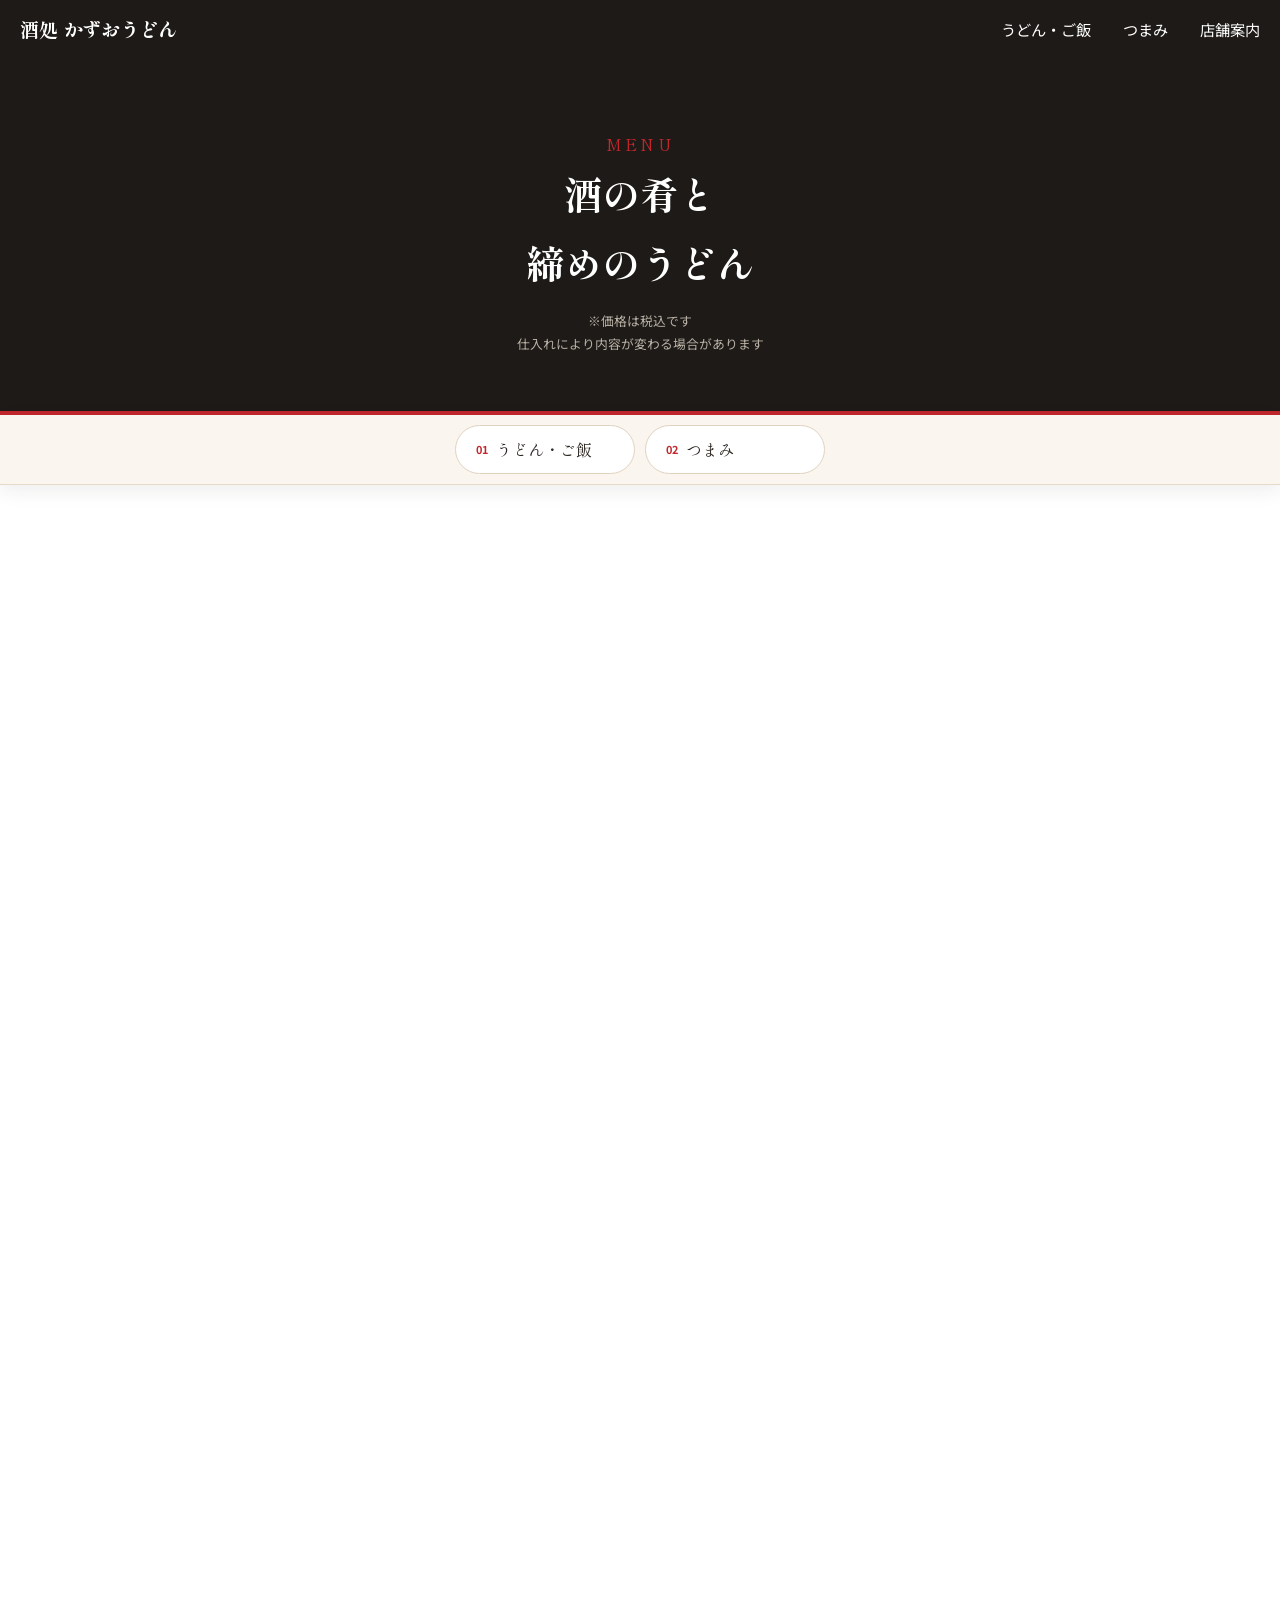
==== commit 001b020b: "地域名の重複を抑えて見出しを改善" ====
--- a/menu.html
+++ b/menu.html
@@ -32,7 +32,7 @@
   <main id="menu-top">
     <header class="page-head">
       <p class="page-head-en">Menu</p>
-      <h1>八代市のうどん<br>居酒屋メニュー</h1>
+      <h1>酒の肴と<br>締めのうどん</h1>
       <p class="page-head-note">※価格は税込です<br>仕入れにより内容が変わる場合があります</p>
     </header>
 
@@ -43,7 +43,7 @@
 
     <section id="udon-menu" class="menu-detail-section menu-detail-light">
       <div class="container">
-        <h2><span>八代市のうどんと<br>ご飯メニュー</span>Udon &amp; Rice</h2>
+        <h2><span>職人仕込みの<br>うどんとご飯</span>Udon &amp; Rice</h2>
         <p class="menu-photo-guide">写真から気になる一品を探す <span>横にスライドできます</span></p>
         <div class="category-slider-shell" data-category-slider>
           <button class="category-slider-button category-slider-prev" type="button" aria-label="前の料理写真を見る">‹</button>
@@ -128,7 +128,7 @@
 
     <section id="izakaya-menu" class="menu-detail-section izakaya">
       <div class="container">
-        <h2><span>八代市の<br>居酒屋メニュー</span>Izakaya Menu</h2>
+        <h2><span>居酒屋で楽しむ<br>今夜の酒と肴</span>Izakaya Menu</h2>
         <p class="menu-photo-guide">今夜の一杯に合わせる料理を探す <span>横にスライドできます</span></p>
         <div class="category-slider-shell" data-category-slider>
           <button class="category-slider-button category-slider-prev" type="button" aria-label="前の料理写真を見る">‹</button>
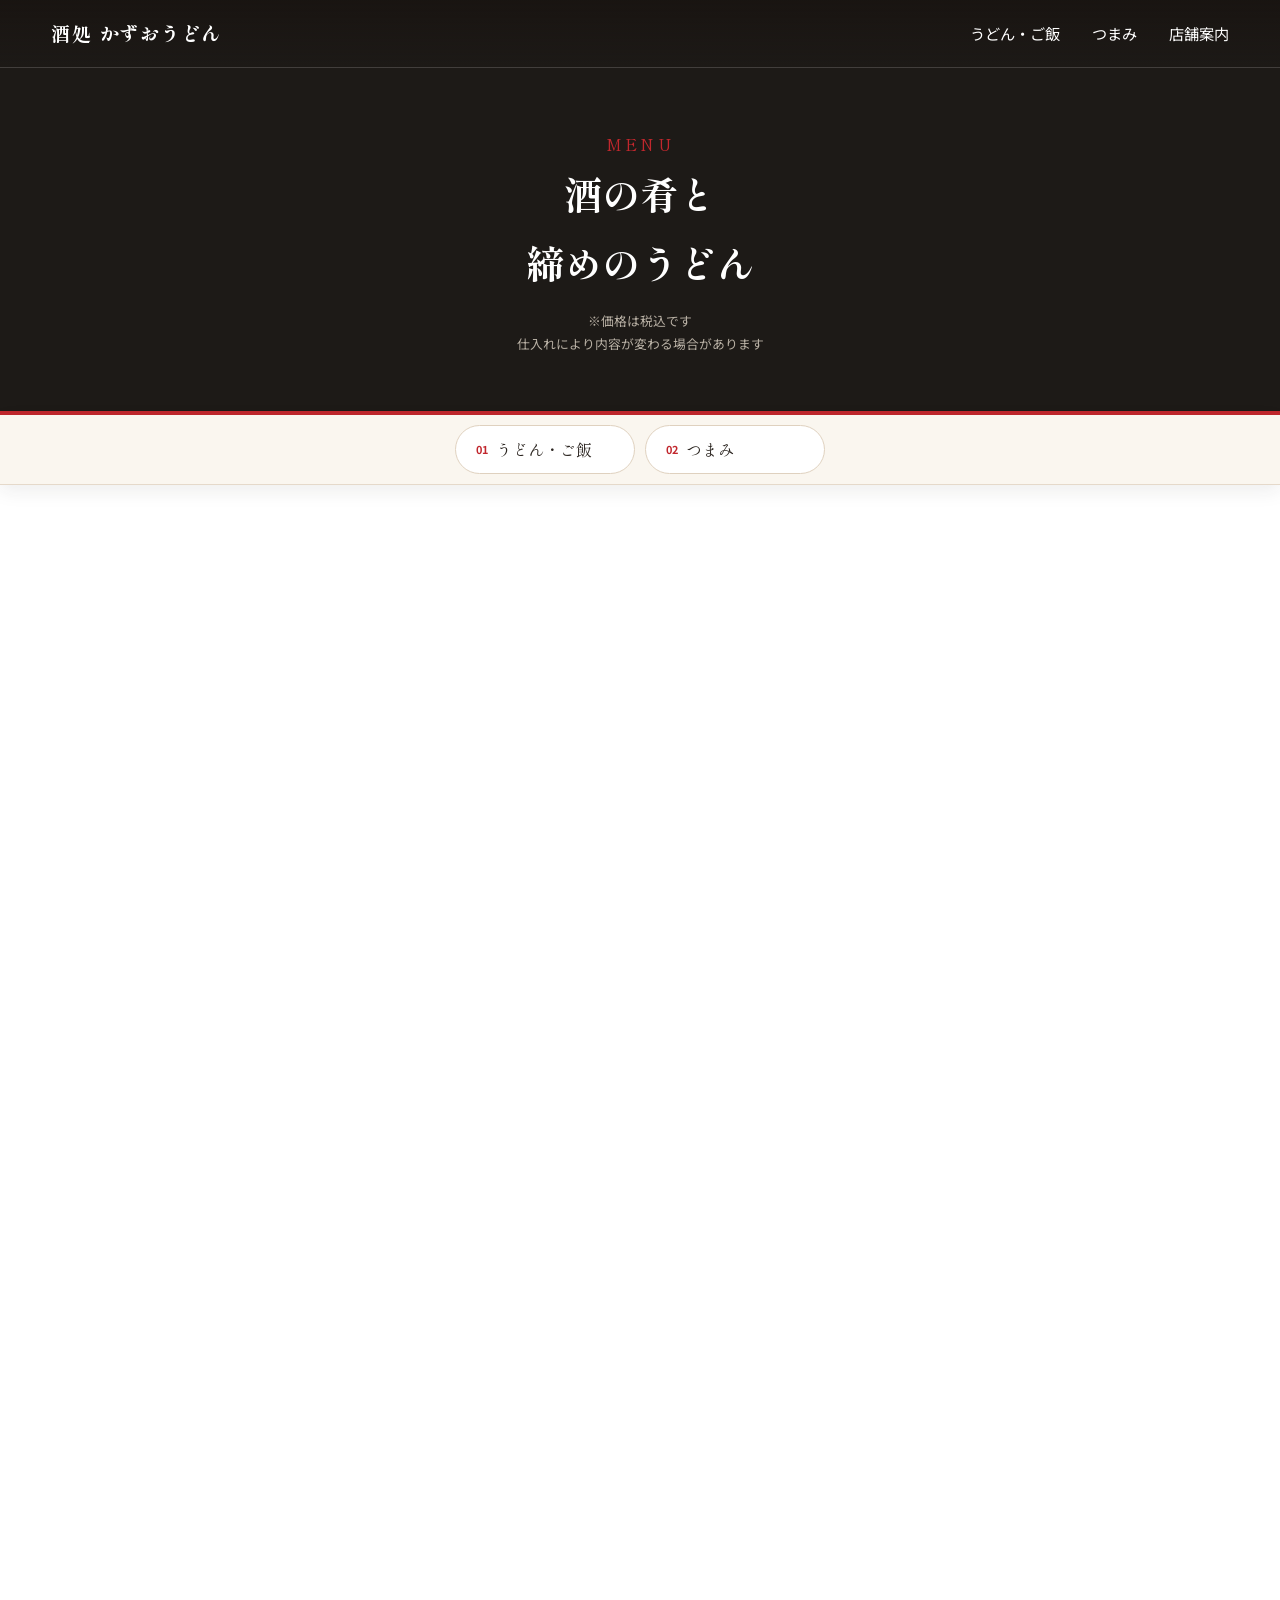
==== commit 00b05232: "王将採用サイトを参考にトップデザインを洗練" ====
--- a/menu.html
+++ b/menu.html
@@ -12,7 +12,7 @@
   <meta property="og:locale" content="ja_JP">
   <link rel="preconnect" href="https://fonts.googleapis.com">
   <link rel="preconnect" href="https://fonts.gstatic.com" crossorigin>
-  <link href="https://fonts.googleapis.com/css2?family=Noto+Sans+JP:wght@400;500;700&family=Shippori+Mincho:wght@600;800&display=swap" rel="stylesheet">
+  <link href="https://fonts.googleapis.com/css2?family=Noto+Sans+JP:wght@400;500;700&amp;family=Shippori+Mincho:wght@600;800&amp;display=swap" rel="stylesheet">
   <link rel="stylesheet" href="css/style.css">
 </head>
 <body>
--- a/css/style.css
+++ b/css/style.css
@@ -45,19 +45,25 @@
   display: flex;
   align-items: center;
   justify-content: space-between;
-  padding: 12px 20px;
-  background: transparent;
-  transition: background 0.3s;
+  padding: 16px clamp(20px, 4vw, 64px);
+  border-bottom: 1px solid rgba(255, 255, 255, 0.18);
+  background: linear-gradient(180deg, rgba(20, 13, 10, 0.42), transparent);
+  transition: padding 0.3s, background 0.3s, border-color 0.3s;
 }
 
 .header.scrolled {
-  background: rgba(29, 26, 23, 0.92);
+  padding-top: 11px;
+  padding-bottom: 11px;
+  border-color: rgba(255, 255, 255, 0.08);
+  background: rgba(29, 26, 23, 0.9);
+  backdrop-filter: blur(12px);
 }
 
 .header-logo {
   font-family: var(--font-mincho);
   font-weight: 800;
   font-size: 1.2rem;
+  letter-spacing: 0.08em;
   color: #fff;
   text-decoration: none;
 }
@@ -105,88 +111,334 @@
   transition: 0.3s;
 }
 
-/* ヒーロー */
+/* ヒーロー：大きな写真とスナップ写真を重ねた、活気のあるファーストビュー */
 .hero {
   position: relative;
-  height: 88vh;
-  min-height: 480px;
+  isolation: isolate;
+  display: grid;
+  grid-template-columns: minmax(360px, 0.9fr) minmax(540px, 1.3fr);
+  align-items: center;
+  gap: clamp(20px, 3vw, 54px);
+  min-height: clamp(720px, 100svh, 940px);
+  padding: clamp(104px, 10vh, 132px) clamp(28px, 5vw, 84px) 78px;
   overflow: hidden;
-}
-
-.hero-img {
+  background:
+    radial-gradient(circle at 15% 15%, rgba(255, 221, 160, 0.18), transparent 28%),
+    linear-gradient(118deg, #ba2028 0%, #ce2a31 44%, #241b17 44.1%, #171310 100%);
+  color: #fff;
+}
+
+.hero::before {
+  content: "KAZUO\A UDON";
+  position: absolute;
+  left: -0.04em;
+  bottom: -0.2em;
+  z-index: -1;
+  opacity: 0.055;
+  color: #fff;
+  font-family: Arial, sans-serif;
+  font-size: clamp(6rem, 15vw, 14rem);
+  font-weight: 900;
+  line-height: 0.72;
+  letter-spacing: -0.08em;
+  white-space: pre;
+  pointer-events: none;
+}
+
+.hero-text {
+  position: relative;
+  z-index: 4;
+  max-width: 610px;
+  padding-left: clamp(0px, 2vw, 28px);
+  color: #fff;
+}
+
+.hero-text > * {
+  opacity: 0;
+  animation: fade-up 0.85s ease forwards;
+}
+
+.hero-text > *:nth-child(2) { animation-delay: 0.1s; }
+.hero-text > *:nth-child(3) { animation-delay: 0.2s; }
+.hero-text > *:nth-child(4) { animation-delay: 0.3s; }
+.hero-text > *:nth-child(5) { animation-delay: 0.4s; }
+.hero-text > *:nth-child(6) { animation-delay: 0.5s; }
+
+@keyframes fade-up {
+  from {
+    opacity: 0;
+    transform: translateY(22px);
+  }
+  to {
+    opacity: 1;
+    transform: none;
+  }
+}
+
+.hero-kicker {
+  display: flex;
+  align-items: center;
+  gap: 14px;
+  margin-bottom: clamp(28px, 5vh, 48px);
+  font-family: Arial, sans-serif;
+  font-size: 0.68rem;
+  font-weight: 700;
+  letter-spacing: 0.2em;
+  text-transform: uppercase;
+}
+
+.hero-kicker span {
+  padding: 7px 10px;
+  border: 1px solid rgba(255, 255, 255, 0.6);
+}
+
+.hero-sub {
+  display: flex;
+  align-items: center;
+  gap: 12px;
+  font-family: var(--font-mincho);
+  font-size: 0.95rem;
+  font-weight: 600;
+  letter-spacing: 0.2em;
+}
+
+.hero-sub::before {
+  content: "";
+  width: 42px;
+  height: 2px;
+  background: #f4c97c;
+}
+
+.hero-text h1 {
+  margin: 0.22em 0 0.34em;
+  font-family: var(--font-mincho);
+  font-size: clamp(3rem, 5.9vw, 6rem);
+  font-weight: 800;
+  line-height: 1.14;
+  letter-spacing: -0.055em;
+}
+
+.hero-text h1 span {
+  display: block;
+  white-space: nowrap;
+}
+
+.hero-text h1 span:last-child {
+  color: #f5cf8c;
+}
+
+.hero-lead {
+  max-width: 540px;
+  font-size: clamp(0.9rem, 1.25vw, 1.05rem);
+  font-weight: 500;
+  line-height: 2;
+}
+
+.hero-actions {
+  display: flex;
+  flex-wrap: wrap;
+  gap: 10px;
+}
+
+.hero-actions .btn {
+  min-width: 174px;
+  margin-top: 26px;
+  padding: 12px 24px;
+  text-align: center;
+}
+
+.hero .hero-actions .btn {
+  border: 1px solid #f7efe1;
+  background: #f7efe1;
+  color: #241b17;
+}
+
+.hero .hero-actions .btn:hover {
+  border-color: #fff;
+  background: #fff;
+}
+
+.hero .hero-actions .btn-outline {
+  border-color: rgba(255, 255, 255, 0.68);
+  background: rgba(32, 22, 18, 0.25);
+  color: #fff;
+}
+
+.hero .hero-actions .btn-outline:hover {
+  border-color: #fff;
+  background: rgba(32, 22, 18, 0.62);
+}
+
+.hero-info {
+  display: flex;
+  gap: clamp(24px, 4vw, 50px);
+  margin-top: 34px;
+  padding-top: 18px;
+  border-top: 1px solid rgba(255, 255, 255, 0.36);
+}
+
+.hero-info div {
+  display: grid;
+  grid-template-columns: auto auto;
+  gap: 10px;
+  align-items: baseline;
+}
+
+.hero-info dt {
+  color: #f5cf8c;
+  font-family: Arial, sans-serif;
+  font-size: 0.62rem;
+  font-weight: 700;
+  letter-spacing: 0.15em;
+  text-transform: uppercase;
+}
+
+.hero-info dd {
+  font-family: var(--font-mincho);
+  font-size: 0.9rem;
+  font-weight: 600;
+}
+
+.hero-visual {
+  position: relative;
+  z-index: 2;
+  width: 100%;
+  height: min(76vh, 760px);
+  min-height: 590px;
+}
+
+.hero-photo {
+  --photo-transform: rotate(0deg);
+  position: absolute;
+  margin: 0;
+  opacity: 0;
+  background: #f5eee2;
+  box-shadow: 0 22px 54px rgba(0, 0, 0, 0.3);
+  animation: hero-photo-in 0.75s cubic-bezier(0.2, 0.8, 0.25, 1) forwards;
+}
+
+.hero-photo img {
   width: 100%;
   height: 100%;
   object-fit: cover;
-  object-position: center top;
-}
-
-.hero-text {
+}
+
+.hero-photo-main {
+  --photo-transform: rotate(2.5deg);
+  inset: 2% -9% 14% 2%;
+  padding: clamp(8px, 0.8vw, 13px);
+  animation-delay: 0.12s;
+}
+
+.hero-photo-main .hero-img {
+  object-position: center;
+}
+
+.hero-photo:not(.hero-photo-main) {
+  width: clamp(118px, 12vw, 188px);
+  padding: 8px 8px 34px;
+  aspect-ratio: 4 / 5;
+}
+
+.hero-photo:not(.hero-photo-main) img {
+  aspect-ratio: 1 / 1.08;
+}
+
+.hero-photo figcaption {
   position: absolute;
-  inset: 0;
-  display: flex;
-  flex-direction: column;
-  justify-content: flex-end;
-  align-items: flex-start;
-  padding: 0 8% 8vh;
-  background: linear-gradient(180deg, rgba(20, 15, 10, 0.3) 0%, rgba(20, 15, 10, 0) 30%, rgba(20, 15, 10, 0.8) 100%);
-  color: #fff;
-}
-
-.hero-text > * {
-  opacity: 0;
-  animation: fade-up 0.9s ease forwards;
-}
-
-.hero-text > *:nth-child(2) { animation-delay: 0.2s; }
-.hero-text > *:nth-child(3) { animation-delay: 0.4s; }
-.hero-text > *:nth-child(4) { animation-delay: 0.6s; }
-
-@keyframes fade-up {
+  right: 10px;
+  bottom: 6px;
+  left: 10px;
+  color: #3a2d25;
+  font-family: var(--font-mincho);
+  font-size: clamp(0.62rem, 0.8vw, 0.78rem);
+  font-weight: 600;
+  letter-spacing: 0.08em;
+  text-align: center;
+}
+
+.hero-photo-beer {
+  --photo-transform: rotate(-9deg);
+  top: -1%;
+  left: -5%;
+  z-index: 3;
+  animation-delay: 0.42s;
+}
+
+.hero-photo-food {
+  --photo-transform: rotate(7deg);
+  bottom: 2%;
+  left: -5%;
+  z-index: 4;
+  animation-delay: 0.62s;
+}
+
+.hero-photo-udon {
+  --photo-transform: rotate(-7deg);
+  right: -2%;
+  bottom: -1%;
+  z-index: 4;
+  animation-delay: 0.78s;
+}
+
+@keyframes hero-photo-in {
   from {
     opacity: 0;
-    transform: translateY(20px);
+    transform: translateY(36px) rotate(0);
   }
   to {
     opacity: 1;
-    transform: none;
-  }
-}
-
-.hero-sub {
-  font-size: 0.9rem;
-  letter-spacing: 0.2em;
-}
-
-.hero-sub::before {
+    transform: var(--photo-transform);
+  }
+}
+
+.hero-scene-label {
+  position: absolute;
+  top: 8%;
+  right: -1%;
+  z-index: 5;
+  display: flex;
+  align-items: center;
+  gap: 12px;
+  padding: 12px 14px;
+  background: #1c1713;
+  box-shadow: 0 10px 24px rgba(0, 0, 0, 0.25);
+  transform: rotate(2deg);
+}
+
+.hero-scene-label span {
+  font-size: 0.64rem;
+  letter-spacing: 0.16em;
+}
+
+.hero-scene-label strong {
+  color: #f5cf8c;
+  font-family: var(--font-mincho);
+  font-size: 1.15rem;
+}
+
+.hero-scroll {
+  position: absolute;
+  bottom: 17px;
+  left: 50%;
+  z-index: 5;
+  color: rgba(255, 255, 255, 0.8);
+  font-family: Arial, sans-serif;
+  font-size: 0.58rem;
+  font-weight: 700;
+  letter-spacing: 0.18em;
+  text-decoration: none;
+  text-transform: uppercase;
+  transform: translateX(-50%);
+}
+
+.hero-scroll::after {
   content: "";
-  display: inline-block;
-  width: 32px;
-  height: 2px;
-  background: var(--color-accent);
-  margin-right: 12px;
-  vertical-align: middle;
-}
-
-.hero-text h1 {
-  font-family: var(--font-mincho);
-  font-size: clamp(2rem, 5.5vw, 3.6rem);
-  line-height: 1.4;
-  margin: 0.4em 0;
-}
-
-.hero-lead {
-  font-size: clamp(0.95rem, 2vw, 1.15rem);
-  max-width: 660px;
-}
-
-.hero-actions {
-  display: flex;
-  flex-wrap: wrap;
-  gap: 12px;
-}
-
-.hero-actions .btn {
-  margin-top: 28px;
+  display: block;
+  width: 1px;
+  height: 28px;
+  margin: 7px auto 0;
+  background: rgba(255, 255, 255, 0.68);
 }
 
 .btn {
@@ -1586,6 +1838,12 @@
     opacity: 1;
   }
 
+  .hero-photo {
+    animation: none;
+    opacity: 1;
+    transform: var(--photo-transform);
+  }
+
   .reveal {
     transition: none;
     opacity: 1;
@@ -1637,6 +1895,38 @@
 .copyright {
   margin-top: 16px;
   font-size: 0.75rem;
+}
+
+/* タブレット */
+@media (min-width: 769px) and (max-width: 1100px) {
+  .hero {
+    grid-template-columns: minmax(300px, 0.9fr) minmax(390px, 1.1fr);
+    gap: 18px;
+    padding-right: 24px;
+    padding-left: 24px;
+  }
+
+  .hero-text {
+    padding-left: 0;
+  }
+
+  .hero-text h1 {
+    font-size: clamp(2.7rem, 5.8vw, 4.1rem);
+  }
+
+  .hero-visual {
+    height: min(70vh, 650px);
+    min-height: 540px;
+  }
+
+  .hero-photo:not(.hero-photo-main) {
+    width: clamp(108px, 13vw, 148px);
+  }
+
+  .hero-info {
+    display: grid;
+    gap: 6px;
+  }
 }
 
 /* スマホ */
@@ -1683,23 +1973,101 @@
   }
 
   .hero {
-    height: 76vh;
-    min-height: 600px;
+    display: flex;
+    flex-direction: column;
+    min-height: auto;
+    padding: 84px 18px 58px;
+    background:
+      radial-gradient(circle at 20% 10%, rgba(255, 221, 160, 0.16), transparent 28%),
+      linear-gradient(168deg, #c3222b 0%, #c3222b 56%, #211814 56.1%, #171310 100%);
+  }
+
+  .hero::before {
+    bottom: 22%;
+    font-size: 29vw;
+  }
+
+  .hero-visual {
+    order: 1;
+    width: 100%;
+    height: min(58vh, 520px);
+    min-height: 410px;
+  }
+
+  .hero-photo-main {
+    inset: 3% -12% 16% 2%;
+    padding: 7px;
+  }
+
+  .hero-photo-main .hero-img {
+    object-position: 52% center;
+  }
+
+  .hero-photo:not(.hero-photo-main) {
+    width: clamp(92px, 26vw, 130px);
+    padding: 6px 6px 28px;
+  }
+
+  .hero-photo-beer {
+    top: -1%;
+    left: -2%;
+  }
+
+  .hero-photo-food {
+    bottom: 3%;
+    left: -1%;
+  }
+
+  .hero-photo-udon {
+    right: -1%;
+    bottom: 0;
+  }
+
+  .hero-photo figcaption {
+    bottom: 4px;
+    font-size: 0.58rem;
+  }
+
+  .hero-scene-label {
+    top: 8%;
+    right: -4px;
+    padding: 8px 10px;
+  }
+
+  .hero-scene-label span {
+    display: none;
   }
 
   .hero-text {
-    padding: 0 20px 48px;
+    order: 2;
+    width: 100%;
+    max-width: none;
+    padding: 6px 2px 0;
+  }
+
+  .hero-kicker {
+    margin-bottom: 22px;
+    font-size: 0.58rem;
+  }
+
+  .hero-sub {
+    font-size: 0.78rem;
   }
 
   .hero-text h1 {
-    font-size: clamp(2rem, 10vw, 2.75rem);
-    line-height: 1.35;
+    margin-top: 0.3em;
+    font-size: clamp(2.55rem, 12vw, 3.8rem);
+    line-height: 1.2;
+  }
+
+  .hero-text h1 span {
+    white-space: normal;
   }
 
   .hero-lead {
-    max-width: 340px;
-    font-size: 0.88rem;
-    line-height: 1.75;
+    max-width: 360px;
+    font-size: 0.82rem;
+    line-height: 1.85;
   }
 
   .hero-actions {
@@ -1709,10 +2077,32 @@
 
   .hero-actions .btn {
     flex: 1 1 145px;
+    min-width: 0;
     margin-top: 20px;
-    padding: 10px 14px;
-    font-size: 0.8rem;
-    text-align: center;
+    padding: 10px 12px;
+    font-size: 0.78rem;
+  }
+
+  .hero-info {
+    gap: 18px;
+    margin-top: 26px;
+    padding-top: 14px;
+  }
+
+  .hero-info div {
+    display: block;
+  }
+
+  .hero-info dt {
+    margin-bottom: 2px;
+  }
+
+  .hero-info dd {
+    font-size: 0.78rem;
+  }
+
+  .hero-scroll {
+    display: none;
   }
 
   .night-style {
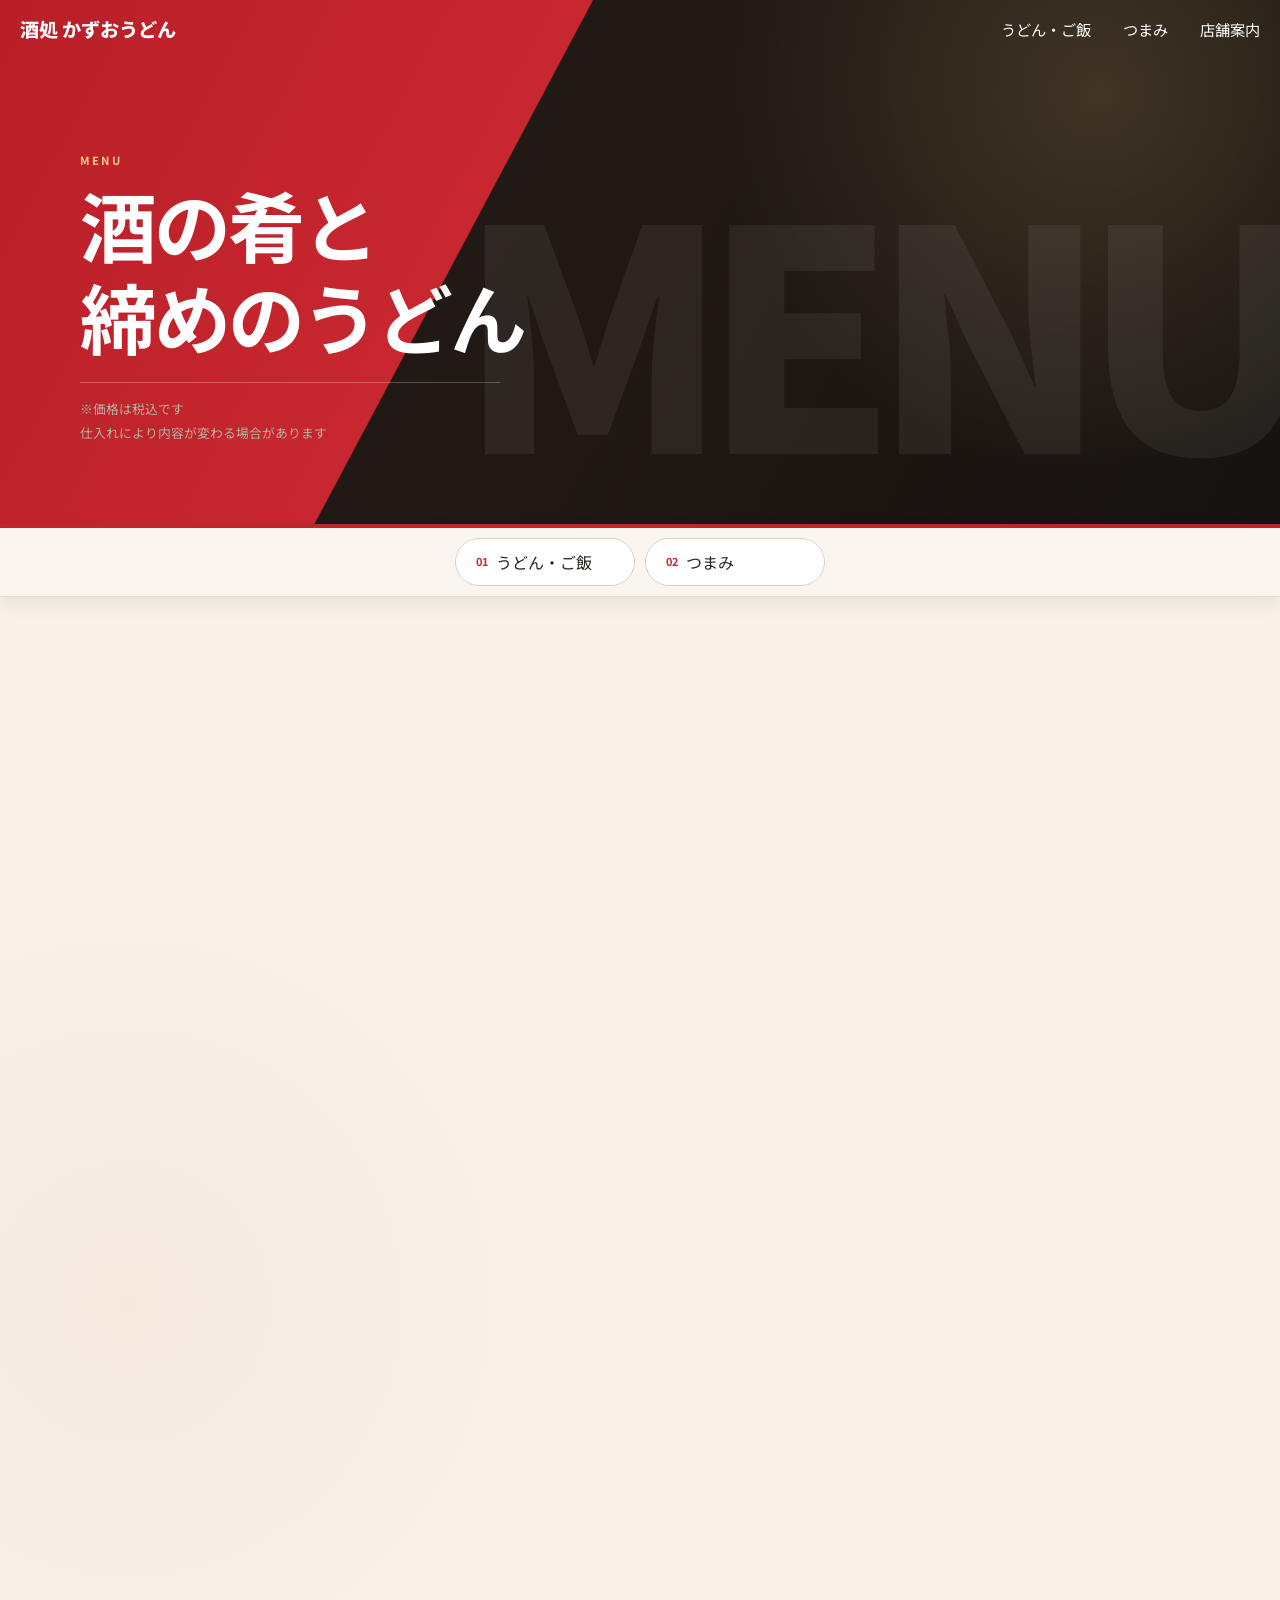
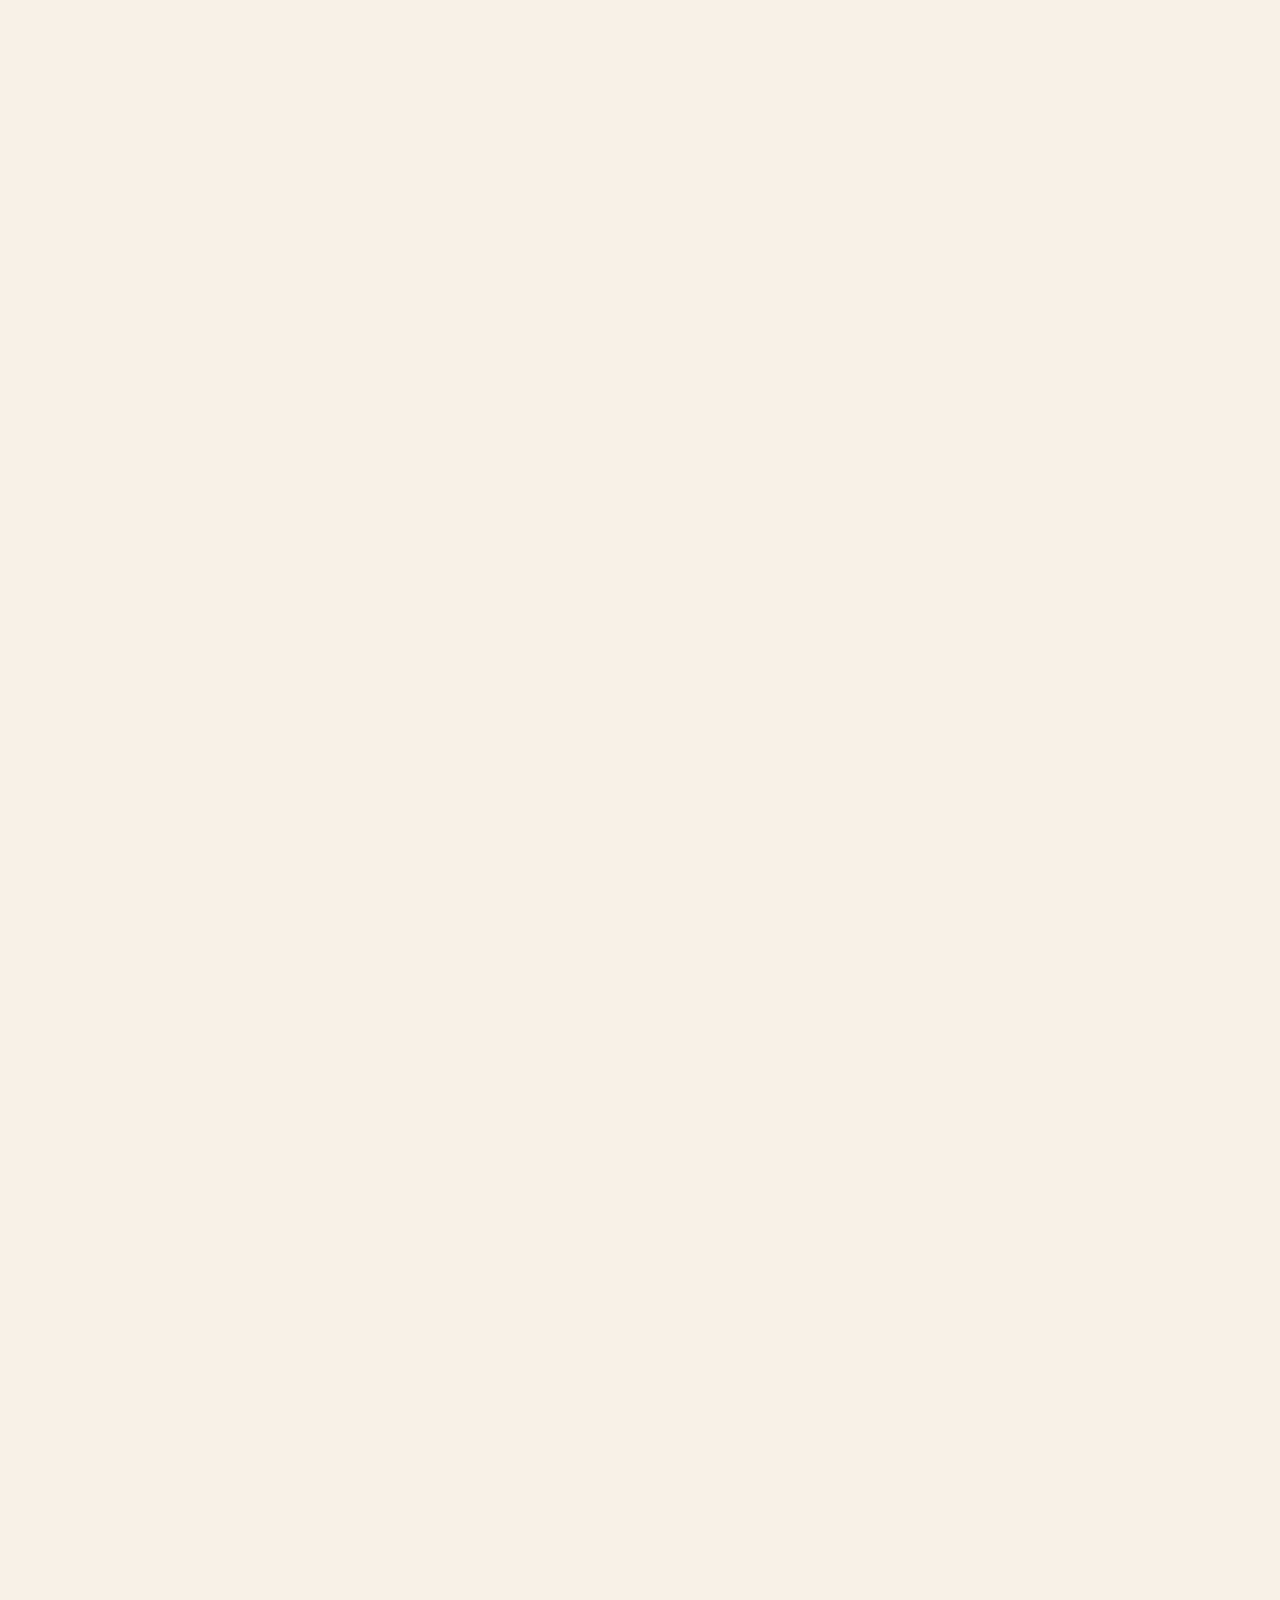
==== commit e3d038cc: "牛すじ写真と全ページのフォントを更新" ====
--- a/menu.html
+++ b/menu.html
@@ -12,7 +12,7 @@
   <meta property="og:locale" content="ja_JP">
   <link rel="preconnect" href="https://fonts.googleapis.com">
   <link rel="preconnect" href="https://fonts.gstatic.com" crossorigin>
-  <link href="https://fonts.googleapis.com/css2?family=Noto+Sans+JP:wght@400;500;700&amp;family=Shippori+Mincho:wght@600;800&amp;display=swap" rel="stylesheet">
+  <link href="https://fonts.googleapis.com/css2?family=Noto+Sans+JP:wght@400;500;600;700;800;900&amp;display=swap" rel="stylesheet">
   <link rel="stylesheet" href="css/style.css">
 </head>
 <body>
--- a/css/style.css
+++ b/css/style.css
@@ -3,7 +3,8 @@
   --color-text: #2b2520;
   --color-accent: #c1272d;
   --color-dark: #1d1a17;
-  --font-mincho: "Shippori Mincho", serif;
+  --font-main: "Noto Sans JP", sans-serif;
+  --font-mincho: var(--font-main);
 }
 
 * {
@@ -18,7 +19,7 @@
 }
 
 body {
-  font-family: "Noto Sans JP", sans-serif;
+  font-family: var(--font-main);
   color: var(--color-text);
   background: var(--color-bg);
   line-height: 1.8;
@@ -136,7 +137,7 @@
   z-index: -1;
   opacity: 0.055;
   color: #fff;
-  font-family: Arial, sans-serif;
+  font-family: var(--font-main);
   font-size: clamp(6rem, 15vw, 14rem);
   font-weight: 900;
   line-height: 0.72;
@@ -180,7 +181,7 @@
   align-items: center;
   gap: 14px;
   margin-bottom: clamp(28px, 5vh, 48px);
-  font-family: Arial, sans-serif;
+  font-family: var(--font-main);
   font-size: 0.68rem;
   font-weight: 700;
   letter-spacing: 0.2em;
@@ -286,7 +287,7 @@
 
 .hero-info dt {
   color: #f5cf8c;
-  font-family: Arial, sans-serif;
+  font-family: var(--font-main);
   font-size: 0.62rem;
   font-weight: 700;
   letter-spacing: 0.15em;
@@ -423,7 +424,7 @@
   left: 50%;
   z-index: 5;
   color: rgba(255, 255, 255, 0.8);
-  font-family: Arial, sans-serif;
+  font-family: var(--font-main);
   font-size: 0.58rem;
   font-weight: 700;
   letter-spacing: 0.18em;
@@ -664,6 +665,15 @@
   object-position: center 61%;
 }
 
+.night-style-card-udon .night-style-media {
+  background: #b8794d;
+}
+
+.night-style-card-udon .night-style-media > img:first-child {
+  object-fit: contain;
+  object-position: center;
+}
+
 .night-style-subphoto {
   position: absolute;
   right: 15px;
@@ -1112,7 +1122,7 @@
 .recommend-card-price {
   flex: 0 0 auto;
   color: #f2c5a2;
-  font-family: "Noto Sans JP", sans-serif;
+  font-family: var(--font-main);
   font-size: 0.76rem;
   font-weight: 700;
 }
@@ -1201,7 +1211,7 @@
 
 .menu-category-nav span {
   color: var(--color-accent);
-  font-family: "Noto Sans JP", sans-serif;
+  font-family: var(--font-main);
   font-size: 0.68rem;
   font-weight: 700;
 }
@@ -1358,7 +1368,7 @@
   border-radius: 999px;
   background: #f2e8dd;
   color: #806f61;
-  font-family: "Noto Sans JP", sans-serif;
+  font-family: var(--font-main);
   font-size: 0.68rem;
   font-weight: 700;
 }
@@ -1372,7 +1382,7 @@
   border-radius: 50%;
   background: var(--color-accent);
   color: #fff;
-  font-family: "Noto Sans JP", sans-serif;
+  font-family: var(--font-main);
   font-size: 1rem;
   line-height: 1;
 }
@@ -2608,3 +2618,793 @@
     font-size: 1.3rem;
   }
 }
+
+/* 全ページのデザイン統一と仕上げ */
+:root {
+  --color-paper: #f4ede3;
+  --color-surface: #fffdf9;
+  --color-line: #dfd2c3;
+  --color-gold: #d6a45f;
+  --radius-lg: 24px;
+  --shadow-soft: 0 18px 46px rgba(59, 43, 31, 0.11);
+}
+
+body {
+  background:
+    radial-gradient(circle at 8% 8%, rgba(193, 39, 45, 0.035), transparent 24rem),
+    var(--color-bg);
+}
+
+.container {
+  max-width: 1120px;
+}
+
+main > section:not(.hero) {
+  padding-top: clamp(78px, 8vw, 116px);
+  padding-bottom: clamp(78px, 8vw, 116px);
+}
+
+.hero {
+  grid-template-columns: minmax(360px, 0.85fr) minmax(520px, 1.15fr);
+  gap: clamp(40px, 6vw, 96px);
+  min-height: clamp(720px, 94svh, 900px);
+  background:
+    radial-gradient(circle at 12% 12%, rgba(255, 223, 168, 0.17), transparent 26%),
+    linear-gradient(112deg, #b91f27 0%, #ca2730 42%, #241a16 42.1%, #171310 100%);
+}
+
+.hero-visual {
+  height: auto;
+  min-height: 0;
+  aspect-ratio: 4 / 3;
+}
+
+.hero-visual::before {
+  content: "";
+  position: absolute;
+  inset: 18px -18px -18px 18px;
+  border: 1px solid rgba(245, 207, 140, 0.52);
+  border-radius: 26px 6px 26px 6px;
+}
+
+.hero-photo-main {
+  --photo-transform: rotate(0.7deg);
+  inset: 0;
+  overflow: hidden;
+  padding: 0;
+  border: 8px solid #f7efe2;
+  border-radius: 28px 6px 28px 6px;
+  background: #201713;
+}
+
+.hero-photo-main::after {
+  content: "";
+  position: absolute;
+  inset: 0;
+  background: linear-gradient(180deg, transparent 52%, rgba(17, 12, 9, 0.76) 100%);
+  pointer-events: none;
+}
+
+.hero-photo-main .hero-img {
+  object-position: center;
+}
+
+.hero-photo-main figcaption {
+  position: absolute;
+  right: 24px;
+  bottom: 20px;
+  left: 24px;
+  z-index: 2;
+  display: flex;
+  align-items: flex-end;
+  justify-content: space-between;
+  gap: 16px;
+  color: #fff;
+  text-align: left;
+}
+
+.hero-photo-main figcaption span {
+  font-family: var(--font-main);
+  font-size: 0.6rem;
+  font-weight: 700;
+  letter-spacing: 0.18em;
+  text-transform: uppercase;
+}
+
+.hero-photo-main figcaption strong {
+  color: #f5cf8c;
+  font-family: var(--font-mincho);
+  font-size: clamp(0.9rem, 1.3vw, 1.2rem);
+  letter-spacing: 0.08em;
+}
+
+.hero-photo:not(.hero-photo-main),
+.hero-scene-label {
+  display: none;
+}
+
+.night-style-card {
+  border-radius: var(--radius-lg);
+}
+
+#about > .container > h2,
+#menu > .container > h2,
+#access > .container > h2 {
+  margin-bottom: clamp(42px, 6vw, 66px);
+  text-align: left;
+}
+
+#about > .container > h2::before,
+#menu > .container > h2::before,
+#access > .container > h2::before {
+  display: block;
+  margin-bottom: 8px;
+  color: #9b8b7c;
+  font-family: var(--font-main);
+  font-size: 0.66rem;
+  font-weight: 700;
+  letter-spacing: 0.22em;
+}
+
+#about > .container > h2::before { content: "02  /  CRAFT"; }
+#menu > .container > h2::before { content: "03  /  RECOMMEND"; }
+#access > .container > h2::before { content: "05  /  INFORMATION"; }
+
+#about > .container > h2 span,
+#menu > .container > h2 span,
+#access > .container > h2 span {
+  font-size: clamp(2rem, 4.6vw, 3.25rem);
+  line-height: 1.35;
+  letter-spacing: 0.03em;
+}
+
+#about > .container > h2 span::after,
+#menu > .container > h2 span::after,
+#access > .container > h2 span::after {
+  width: 70px;
+  margin-right: 0;
+  margin-left: 0;
+}
+
+.about {
+  background:
+    linear-gradient(rgba(255, 255, 255, 0.46), rgba(255, 255, 255, 0.46)),
+    var(--color-paper);
+}
+
+.about-catch {
+  font-size: clamp(1.7rem, 3.7vw, 2.65rem);
+}
+
+.about-intro {
+  max-width: 720px;
+}
+
+.feature {
+  gap: 0;
+  align-items: stretch;
+  overflow: hidden;
+  border: 1px solid var(--color-line);
+  border-radius: var(--radius-lg);
+  background: var(--color-surface);
+  box-shadow: var(--shadow-soft);
+}
+
+.feature + .feature {
+  margin-top: 48px;
+}
+
+.feature-photo {
+  min-height: 390px;
+}
+
+.feature-photo::before {
+  display: none;
+}
+
+.feature-photo img {
+  height: 100%;
+  aspect-ratio: auto;
+  box-shadow: none;
+}
+
+.feature-body {
+  display: flex;
+  flex-direction: column;
+  justify-content: center;
+  padding: clamp(34px, 6vw, 72px);
+}
+
+.feature.reverse {
+  border-color: #352a24;
+  background: #211a16;
+  color: #fff;
+}
+
+.feature.reverse .feature-body > p:last-child {
+  color: #cfc4b9;
+}
+
+.feature.reverse .feature-en {
+  color: #e2ad72;
+}
+
+.feature.reverse .feature-en::after {
+  background: #e2ad72;
+}
+
+.menu {
+  background:
+    radial-gradient(circle at 90% 8%, rgba(193, 39, 45, 0.08), transparent 26rem),
+    #eee4d8;
+}
+
+.recommend-lead {
+  margin-top: -42px;
+  text-align: left;
+}
+
+.recommend-marquees {
+  padding: clamp(24px, 4vw, 42px);
+  border: 1px solid var(--color-line);
+  border-radius: var(--radius-lg);
+  background: rgba(255, 253, 249, 0.9);
+  box-shadow: var(--shadow-soft);
+}
+
+.recommend-row + .recommend-row {
+  padding-top: 22px;
+  border-top: 1px solid #eadfd3;
+}
+
+.recommend-card {
+  border-radius: 18px;
+}
+
+.menu-more {
+  margin-top: 36px;
+  padding-top: 30px;
+  border-top: 1px solid rgba(112, 89, 68, 0.2);
+}
+
+.banquet-card {
+  border-radius: var(--radius-lg);
+  background: rgba(255, 253, 249, 0.94);
+  box-shadow: var(--shadow-soft);
+}
+
+.banquet-price,
+.banquet-includes {
+  border-radius: 14px;
+}
+
+.access {
+  background:
+    linear-gradient(180deg, #f8f3ec 0%, #eee4d8 100%);
+}
+
+.interior-guide {
+  border-radius: var(--radius-lg);
+  box-shadow: var(--shadow-soft);
+}
+
+.interior-guide-card {
+  border-radius: 16px;
+  box-shadow: 0 12px 26px rgba(37, 27, 21, 0.16);
+}
+
+.access-details {
+  display: grid;
+  grid-template-columns: minmax(0, 1.05fr) minmax(0, 0.95fr);
+  gap: 24px;
+  align-items: stretch;
+}
+
+.access-details-copy,
+.access-map {
+  border: 1px solid var(--color-line);
+  border-radius: var(--radius-lg);
+  background: var(--color-surface);
+  box-shadow: var(--shadow-soft);
+}
+
+.access-details-copy {
+  padding: clamp(22px, 4vw, 40px);
+}
+
+.access-grid {
+  max-width: none;
+}
+
+.info-table th,
+.info-table td {
+  padding-top: 14px;
+  padding-bottom: 14px;
+}
+
+.info-table tr:last-child th,
+.info-table tr:last-child td {
+  border-bottom: 0;
+}
+
+.store-info-photo {
+  display: grid;
+  grid-template-columns: 120px 1fr;
+  align-items: center;
+  gap: 18px;
+  max-width: none;
+  margin-top: 28px;
+  padding-top: 24px;
+  border-top: 1px solid #e6dacd;
+}
+
+.store-info-photo img {
+  aspect-ratio: 1 / 1;
+  object-fit: cover;
+  border-radius: 14px;
+}
+
+.store-info-photo figcaption {
+  margin-top: 0;
+  font-family: var(--font-mincho);
+  font-size: 0.95rem;
+  text-align: left;
+}
+
+.access-map {
+  min-height: 620px;
+  margin-top: 0;
+  padding: 10px;
+  overflow: hidden;
+}
+
+.access-map iframe {
+  height: 100%;
+  min-height: 598px;
+  border-radius: 16px;
+}
+
+.page-head {
+  position: relative;
+  overflow: hidden;
+  padding: 150px max(24px, calc((100vw - 1120px) / 2)) 80px;
+  background:
+    radial-gradient(circle at 86% 18%, rgba(255, 214, 143, 0.16), transparent 24rem),
+    linear-gradient(118deg, #b91f27 0%, #c8272f 38%, #211915 38.1%, #171310 100%);
+  text-align: left;
+}
+
+.page-head::before {
+  content: "MENU";
+  position: absolute;
+  right: -0.04em;
+  bottom: -0.24em;
+  opacity: 0.06;
+  color: #fff;
+  font-family: var(--font-main);
+  font-size: clamp(8rem, 24vw, 20rem);
+  font-weight: 900;
+  letter-spacing: -0.08em;
+}
+
+.page-head > * {
+  position: relative;
+  z-index: 1;
+}
+
+.page-head-en {
+  color: #f5cf8c;
+  font-family: var(--font-main);
+  font-size: 0.7rem;
+  font-weight: 700;
+}
+
+.page-head h1 {
+  margin-top: 8px;
+  font-size: clamp(2.7rem, 6vw, 5.2rem);
+  line-height: 1.2;
+  letter-spacing: -0.04em;
+}
+
+.page-head-note {
+  max-width: 420px;
+  margin-top: 20px;
+  padding-top: 14px;
+  border-top: 1px solid rgba(255, 255, 255, 0.24);
+}
+
+.menu-detail-light {
+  background:
+    radial-gradient(circle at 10% 12%, rgba(193, 39, 45, 0.045), transparent 24rem),
+    #f7f1e8;
+}
+
+.menu-detail-section h2 span {
+  font-size: clamp(2rem, 4.5vw, 3rem);
+}
+
+.category-slide {
+  border-radius: 18px;
+}
+
+.menu-accordion {
+  border-radius: 16px;
+  box-shadow: 0 6px 18px rgba(60, 46, 34, 0.045);
+}
+
+.menu-accordion[open] {
+  border-color: rgba(193, 39, 45, 0.42);
+  box-shadow: 0 14px 30px rgba(60, 46, 34, 0.1);
+}
+
+.menu-accordion summary {
+  padding: 17px 18px;
+}
+
+.izakaya .menu-accordion[open] {
+  border-color: rgba(226, 173, 114, 0.55);
+}
+
+.footer {
+  padding: 58px 20px 48px;
+}
+
+.footer-logo {
+  font-size: clamp(1.5rem, 3vw, 2rem);
+  letter-spacing: 0.1em;
+}
+
+.footer-logo::after {
+  content: "";
+  display: block;
+  width: 46px;
+  height: 2px;
+  margin: 15px auto;
+  background: var(--color-accent);
+}
+
+a:focus-visible,
+button:focus-visible,
+summary:focus-visible {
+  outline: 3px solid #f5cf8c;
+  outline-offset: 3px;
+}
+
+@media (max-width: 768px) {
+  main > section:not(.hero) {
+    padding-top: 66px;
+    padding-bottom: 66px;
+  }
+
+  .hero {
+    gap: 0;
+    padding: 82px 18px 54px;
+    background:
+      radial-gradient(circle at 18% 8%, rgba(255, 223, 168, 0.16), transparent 20rem),
+      linear-gradient(160deg, #bf2029 0%, #c92831 46%, #211814 46.1%, #171310 100%);
+  }
+
+  .hero-visual {
+    height: auto;
+    min-height: 0;
+    aspect-ratio: 4 / 3;
+    margin-bottom: 34px;
+  }
+
+  .hero-visual::before {
+    inset: 10px -8px -10px 8px;
+    border-radius: 18px 4px 18px 4px;
+  }
+
+  .hero-photo-main {
+    inset: 0;
+    border-width: 5px;
+    border-radius: 20px 4px 20px 4px;
+  }
+
+  .hero-photo-main figcaption {
+    right: 14px;
+    bottom: 12px;
+    left: 14px;
+  }
+
+  .hero-photo-main figcaption span {
+    font-size: 0.48rem;
+  }
+
+  .hero-photo-main figcaption strong {
+    font-size: 0.82rem;
+  }
+
+  .hero-text {
+    padding-top: 0;
+  }
+
+  .hero-kicker {
+    margin-bottom: 18px;
+  }
+
+  #about > .container > h2,
+  #menu > .container > h2,
+  #access > .container > h2 {
+    margin-bottom: 38px;
+  }
+
+  #about > .container > h2 span,
+  #menu > .container > h2 span,
+  #access > .container > h2 span {
+    font-size: clamp(1.9rem, 9vw, 2.5rem);
+  }
+
+  .about-catch,
+  .about-intro {
+    text-align: left;
+  }
+
+  .feature {
+    border-radius: 18px;
+  }
+
+  .feature-photo {
+    min-height: 0;
+  }
+
+  .feature-photo img {
+    height: auto;
+    aspect-ratio: 16 / 10;
+  }
+
+  .feature-body {
+    padding: 28px 22px 30px;
+  }
+
+  .recommend-lead {
+    margin-top: -24px;
+    text-align: left;
+  }
+
+  .recommend-marquees {
+    margin-right: 0;
+    margin-left: 0;
+    padding: 20px 0;
+    border-radius: 18px;
+  }
+
+  .recommend-row-label {
+    margin-left: 16px;
+  }
+
+  .recommend-row + .recommend-row {
+    padding-top: 18px;
+  }
+
+  .access-details {
+    grid-template-columns: 1fr;
+  }
+
+  .access-details-copy {
+    padding: 20px 16px;
+    border-radius: 18px;
+  }
+
+  .store-info-photo {
+    grid-template-columns: 92px 1fr;
+    gap: 14px;
+  }
+
+  .access-map {
+    min-height: 0;
+    padding: 7px;
+    border-radius: 18px;
+  }
+
+  .access-map iframe {
+    height: 360px;
+    min-height: 0;
+    border-radius: 13px;
+  }
+
+  .interior-guide {
+    border-radius: 18px;
+  }
+
+  .page-head {
+    padding: 106px 22px 48px;
+  }
+
+  .page-head h1 {
+    font-size: clamp(2.5rem, 13vw, 3.7rem);
+  }
+
+  .page-head-note {
+    margin-top: 16px;
+  }
+
+  .menu-accordion {
+    border-radius: 13px;
+  }
+}
+
+@media (min-width: 769px) and (max-width: 1100px) {
+  .hero {
+    grid-template-columns: minmax(290px, 0.85fr) minmax(380px, 1.15fr);
+    gap: 18px;
+    padding-right: 20px;
+    padding-left: 20px;
+  }
+
+  .hero-visual::before {
+    inset: 12px -10px -12px 10px;
+  }
+}
+
+/* トップ部分は初回Git保存時のデザインへ復元 */
+.header {
+  padding: 12px 20px;
+  border-bottom: 0;
+  background: transparent;
+  transition: background 0.3s;
+}
+
+.header.scrolled {
+  padding: 12px 20px;
+  border-color: transparent;
+  background: rgba(29, 26, 23, 0.92);
+  backdrop-filter: none;
+}
+
+.header-logo {
+  letter-spacing: normal;
+}
+
+.hero {
+  position: relative;
+  display: block;
+  height: 88vh;
+  min-height: 480px;
+  padding: 0;
+  overflow: hidden;
+  background: var(--color-dark);
+}
+
+.hero::before {
+  content: none;
+}
+
+.hero-img {
+  width: 100%;
+  height: 100%;
+  object-fit: cover;
+  object-position: center top;
+}
+
+.hero-text {
+  position: absolute;
+  inset: 0;
+  display: flex;
+  flex-direction: column;
+  justify-content: flex-end;
+  align-items: flex-start;
+  width: auto;
+  max-width: none;
+  padding: 0 8% 8vh;
+  background: linear-gradient(180deg, rgba(20, 15, 10, 0.3) 0%, rgba(20, 15, 10, 0) 30%, rgba(20, 15, 10, 0.8) 100%);
+  color: #fff;
+}
+
+.hero-text > * {
+  opacity: 0;
+  animation: fade-up 0.9s ease forwards;
+}
+
+.hero-text > *:nth-child(2) { animation-delay: 0.2s; }
+.hero-text > *:nth-child(3) { animation-delay: 0.4s; }
+.hero-text > *:nth-child(4) { animation-delay: 0.6s; }
+
+.hero-sub {
+  display: block;
+  font-family: var(--font-main);
+  font-size: 0.9rem;
+  font-weight: 400;
+  letter-spacing: 0.2em;
+}
+
+.hero-sub::before {
+  content: "";
+  display: inline-block;
+  width: 32px;
+  height: 2px;
+  margin-right: 12px;
+  background: var(--color-accent);
+  vertical-align: middle;
+}
+
+.hero-text h1 {
+  margin: 0.4em 0;
+  font-family: var(--font-mincho);
+  font-size: clamp(2rem, 5.5vw, 3.6rem);
+  font-weight: 800;
+  line-height: 1.4;
+  letter-spacing: normal;
+}
+
+.hero-lead {
+  max-width: 660px;
+  font-size: clamp(0.95rem, 2vw, 1.15rem);
+  font-weight: 400;
+  line-height: 1.8;
+}
+
+.hero-actions {
+  display: flex;
+  flex-wrap: wrap;
+  gap: 12px;
+  width: auto;
+}
+
+.hero-actions .btn {
+  min-width: 0;
+  margin-top: 28px;
+  padding: 12px 40px;
+}
+
+.hero .hero-actions .btn {
+  border: 0;
+  background: var(--color-accent);
+  color: #fff;
+}
+
+.hero .hero-actions .btn:hover {
+  background: #9e1f24;
+}
+
+.hero .hero-actions .btn-outline {
+  border: 1px solid rgba(255, 255, 255, 0.72);
+  background: rgba(22, 18, 14, 0.42);
+  color: #fff;
+}
+
+.hero .hero-actions .btn-outline:hover {
+  border-color: #fff;
+  background: rgba(22, 18, 14, 0.78);
+}
+
+@media (max-width: 768px) {
+  .hero {
+    display: block;
+    height: 76vh;
+    min-height: 600px;
+    padding: 0;
+  }
+
+  .hero-text {
+    position: absolute;
+    width: auto;
+    padding: 0 20px 48px;
+  }
+
+  .hero-text h1 {
+    font-size: clamp(2rem, 10vw, 2.75rem);
+    line-height: 1.35;
+  }
+
+  .hero-lead {
+    max-width: 340px;
+    font-size: 0.88rem;
+    line-height: 1.75;
+  }
+
+  .hero-actions {
+    width: 100%;
+    gap: 8px;
+  }
+
+  .hero-actions .btn {
+    flex: 1 1 145px;
+    min-width: 0;
+    margin-top: 20px;
+    padding: 10px 14px;
+    font-size: 0.8rem;
+    text-align: center;
+  }
+}
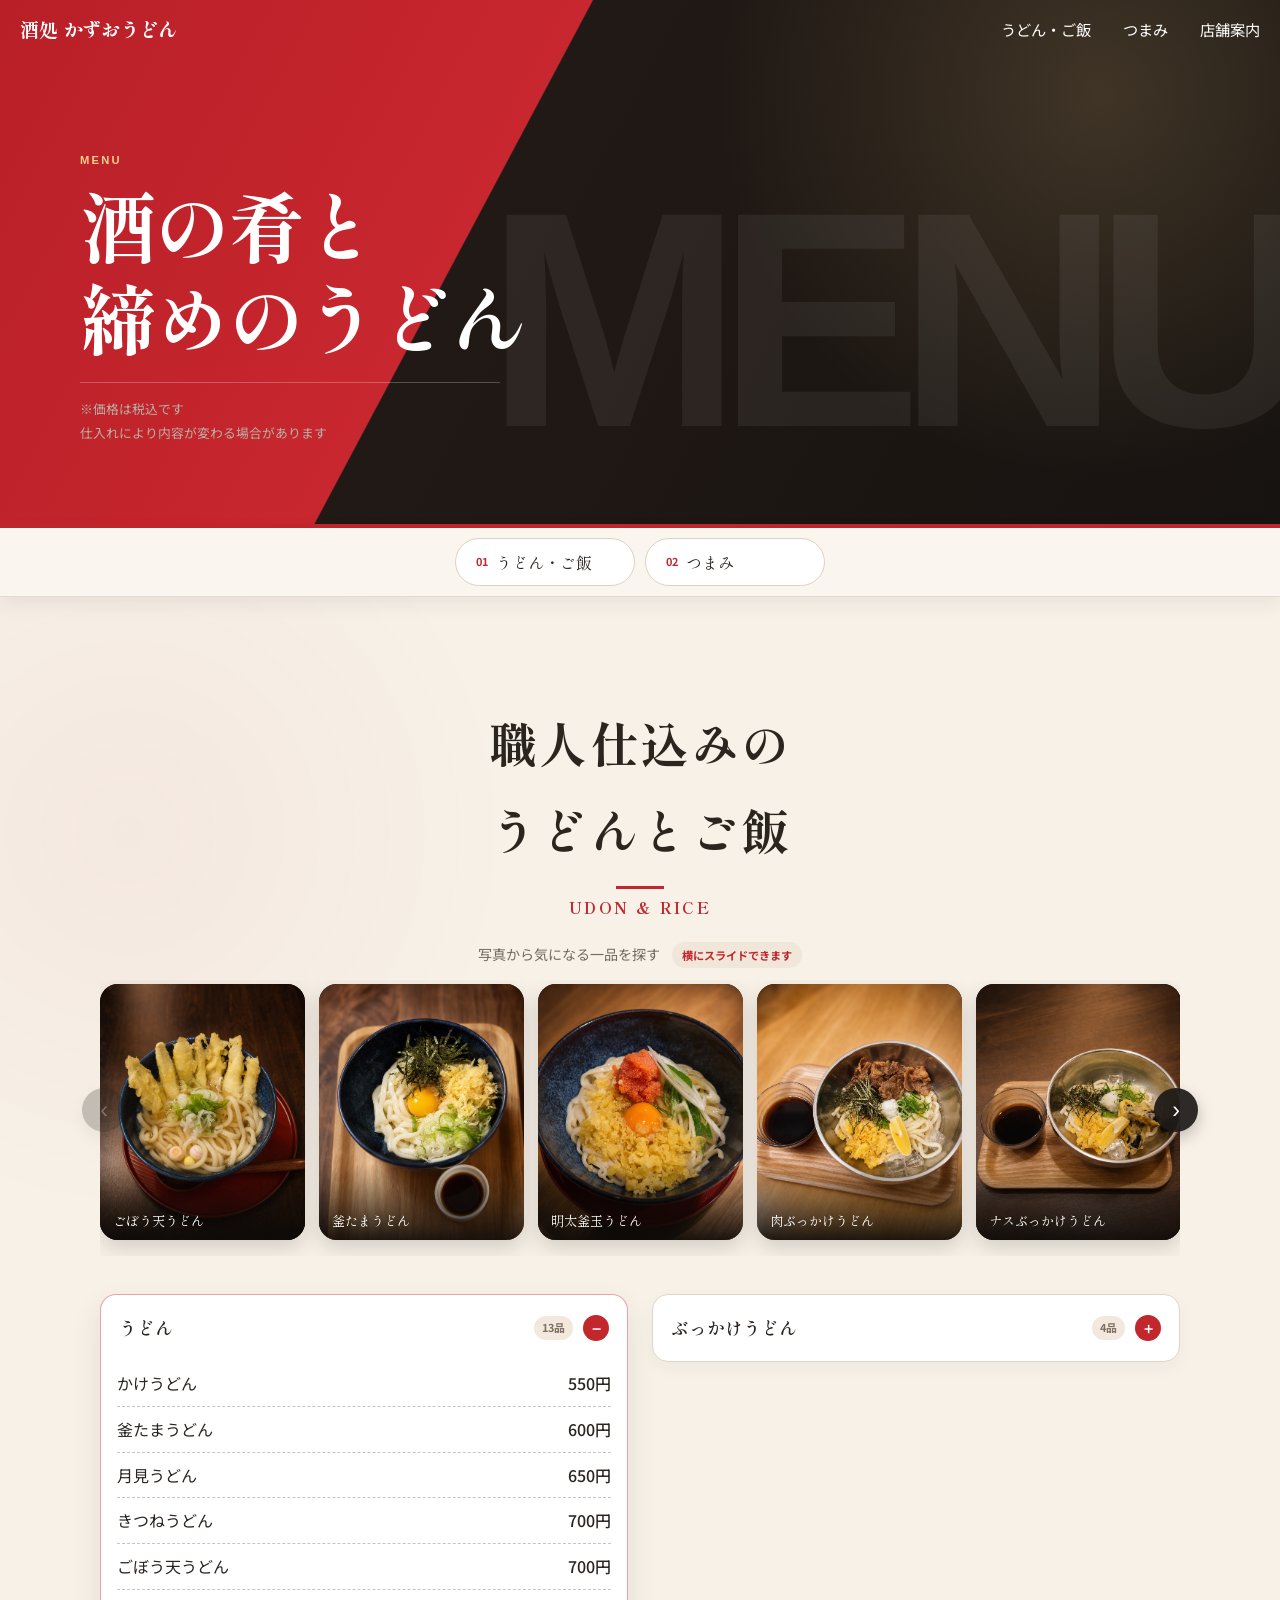
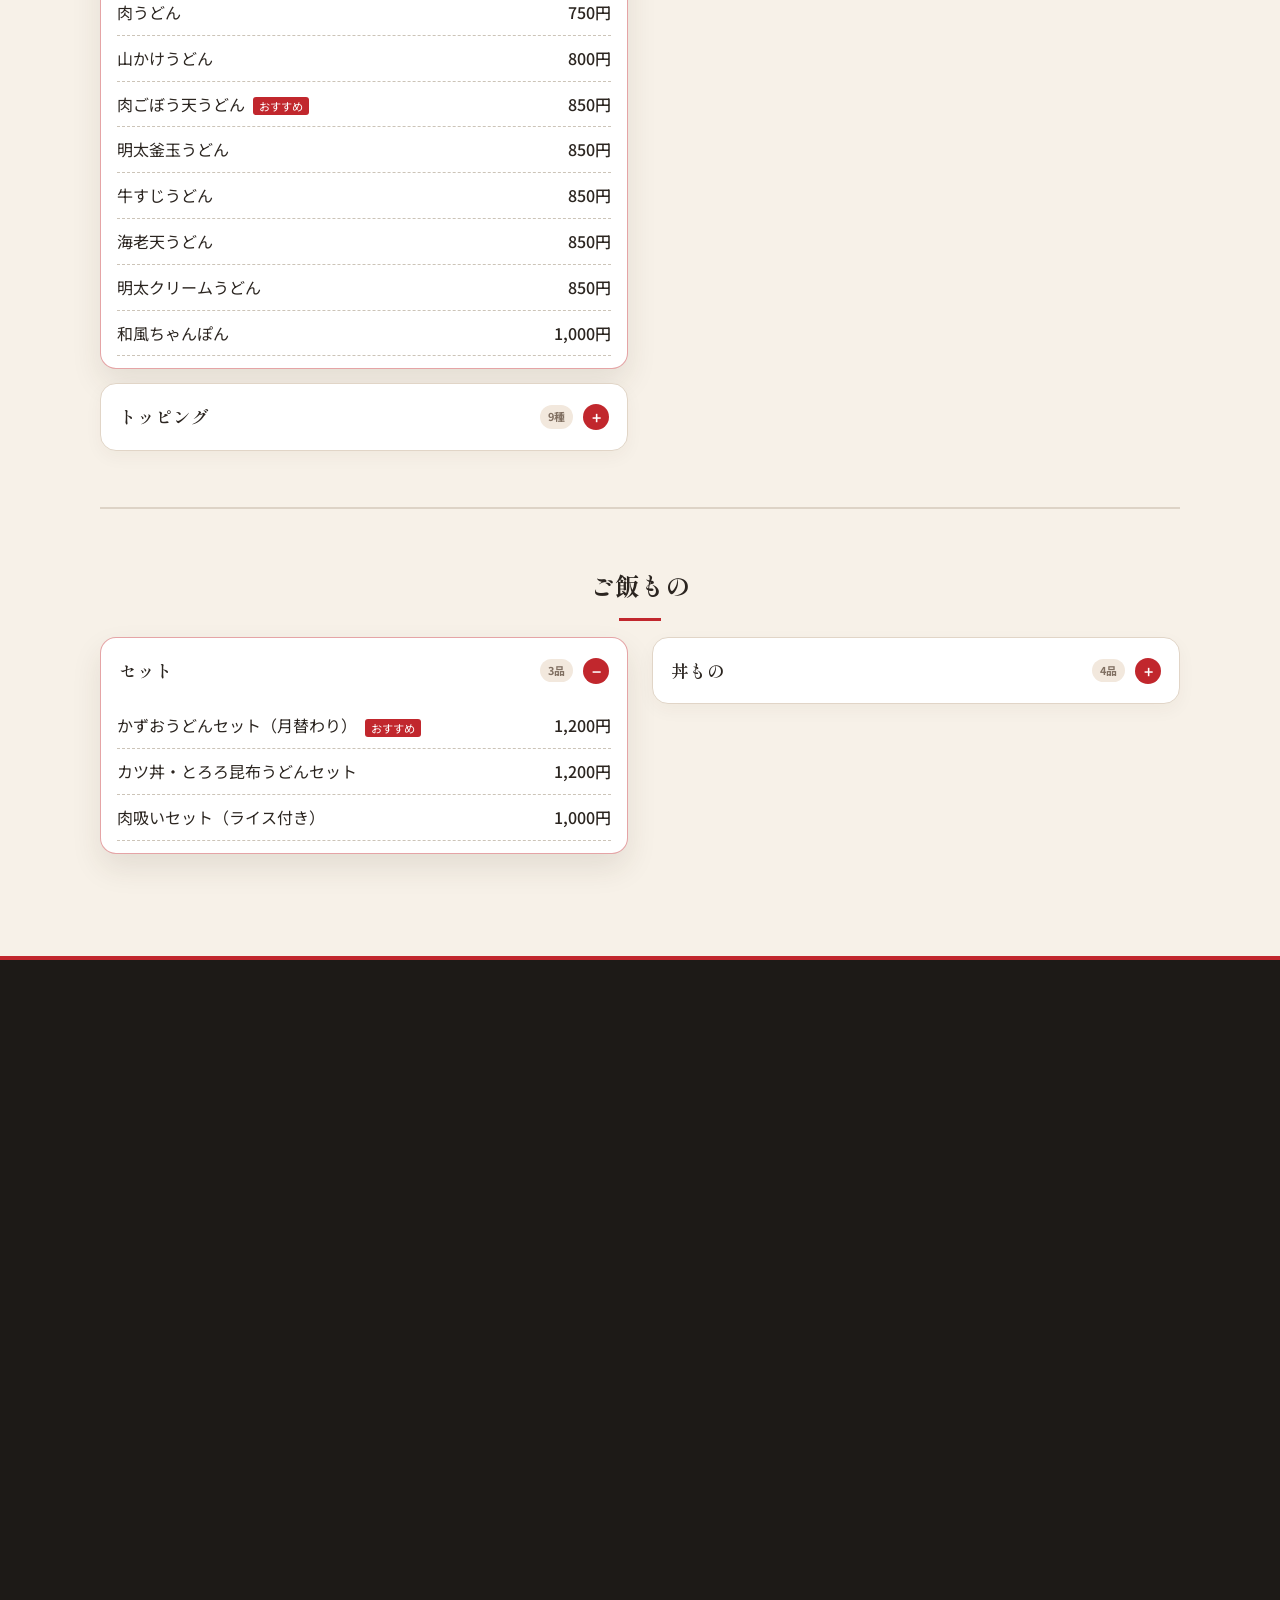
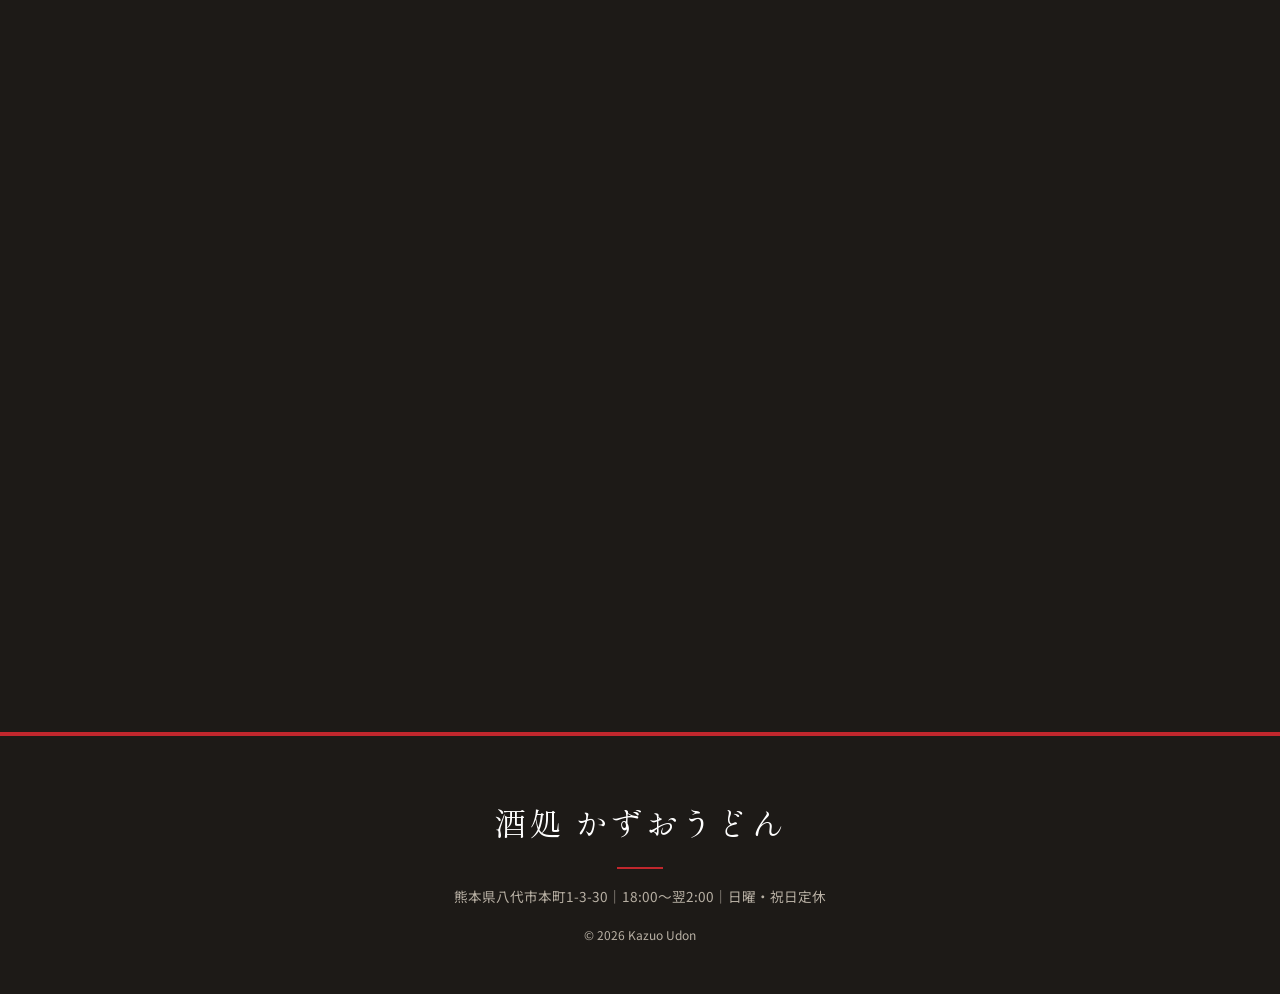
==== commit 228f3e4a: "フォントを以前のデザインに戻す" ====
--- a/menu.html
+++ b/menu.html
@@ -12,7 +12,7 @@
   <meta property="og:locale" content="ja_JP">
   <link rel="preconnect" href="https://fonts.googleapis.com">
   <link rel="preconnect" href="https://fonts.gstatic.com" crossorigin>
-  <link href="https://fonts.googleapis.com/css2?family=Noto+Sans+JP:wght@400;500;600;700;800;900&amp;display=swap" rel="stylesheet">
+  <link href="https://fonts.googleapis.com/css2?family=Noto+Sans+JP:wght@400;500;700&amp;family=Shippori+Mincho:wght@600;800&amp;display=swap" rel="stylesheet">
   <link rel="stylesheet" href="css/style.css">
 </head>
 <body>
--- a/css/style.css
+++ b/css/style.css
@@ -3,8 +3,7 @@
   --color-text: #2b2520;
   --color-accent: #c1272d;
   --color-dark: #1d1a17;
-  --font-main: "Noto Sans JP", sans-serif;
-  --font-mincho: var(--font-main);
+  --font-mincho: "Shippori Mincho", serif;
 }
 
 * {
@@ -19,7 +18,7 @@
 }
 
 body {
-  font-family: var(--font-main);
+  font-family: "Noto Sans JP", sans-serif;
   color: var(--color-text);
   background: var(--color-bg);
   line-height: 1.8;
@@ -137,7 +136,7 @@
   z-index: -1;
   opacity: 0.055;
   color: #fff;
-  font-family: var(--font-main);
+  font-family: Arial, sans-serif;
   font-size: clamp(6rem, 15vw, 14rem);
   font-weight: 900;
   line-height: 0.72;
@@ -181,7 +180,7 @@
   align-items: center;
   gap: 14px;
   margin-bottom: clamp(28px, 5vh, 48px);
-  font-family: var(--font-main);
+  font-family: Arial, sans-serif;
   font-size: 0.68rem;
   font-weight: 700;
   letter-spacing: 0.2em;
@@ -287,7 +286,7 @@
 
 .hero-info dt {
   color: #f5cf8c;
-  font-family: var(--font-main);
+  font-family: Arial, sans-serif;
   font-size: 0.62rem;
   font-weight: 700;
   letter-spacing: 0.15em;
@@ -424,7 +423,7 @@
   left: 50%;
   z-index: 5;
   color: rgba(255, 255, 255, 0.8);
-  font-family: var(--font-main);
+  font-family: Arial, sans-serif;
   font-size: 0.58rem;
   font-weight: 700;
   letter-spacing: 0.18em;
@@ -1122,7 +1121,7 @@
 .recommend-card-price {
   flex: 0 0 auto;
   color: #f2c5a2;
-  font-family: var(--font-main);
+  font-family: "Noto Sans JP", sans-serif;
   font-size: 0.76rem;
   font-weight: 700;
 }
@@ -1211,7 +1210,7 @@
 
 .menu-category-nav span {
   color: var(--color-accent);
-  font-family: var(--font-main);
+  font-family: "Noto Sans JP", sans-serif;
   font-size: 0.68rem;
   font-weight: 700;
 }
@@ -1368,7 +1367,7 @@
   border-radius: 999px;
   background: #f2e8dd;
   color: #806f61;
-  font-family: var(--font-main);
+  font-family: "Noto Sans JP", sans-serif;
   font-size: 0.68rem;
   font-weight: 700;
 }
@@ -1382,7 +1381,7 @@
   border-radius: 50%;
   background: var(--color-accent);
   color: #fff;
-  font-family: var(--font-main);
+  font-family: "Noto Sans JP", sans-serif;
   font-size: 1rem;
   line-height: 1;
 }
@@ -2704,7 +2703,7 @@
 }
 
 .hero-photo-main figcaption span {
-  font-family: var(--font-main);
+  font-family: Arial, sans-serif;
   font-size: 0.6rem;
   font-weight: 700;
   letter-spacing: 0.18em;
@@ -2740,7 +2739,7 @@
   display: block;
   margin-bottom: 8px;
   color: #9b8b7c;
-  font-family: var(--font-main);
+  font-family: Arial, sans-serif;
   font-size: 0.66rem;
   font-weight: 700;
   letter-spacing: 0.22em;
@@ -2981,7 +2980,7 @@
   bottom: -0.24em;
   opacity: 0.06;
   color: #fff;
-  font-family: var(--font-main);
+  font-family: Arial, sans-serif;
   font-size: clamp(8rem, 24vw, 20rem);
   font-weight: 900;
   letter-spacing: -0.08em;
@@ -2994,7 +2993,7 @@
 
 .page-head-en {
   color: #f5cf8c;
-  font-family: var(--font-main);
+  font-family: Arial, sans-serif;
   font-size: 0.7rem;
   font-weight: 700;
 }
@@ -3303,7 +3302,7 @@
 
 .hero-sub {
   display: block;
-  font-family: var(--font-main);
+  font-family: "Noto Sans JP", sans-serif;
   font-size: 0.9rem;
   font-weight: 400;
   letter-spacing: 0.2em;
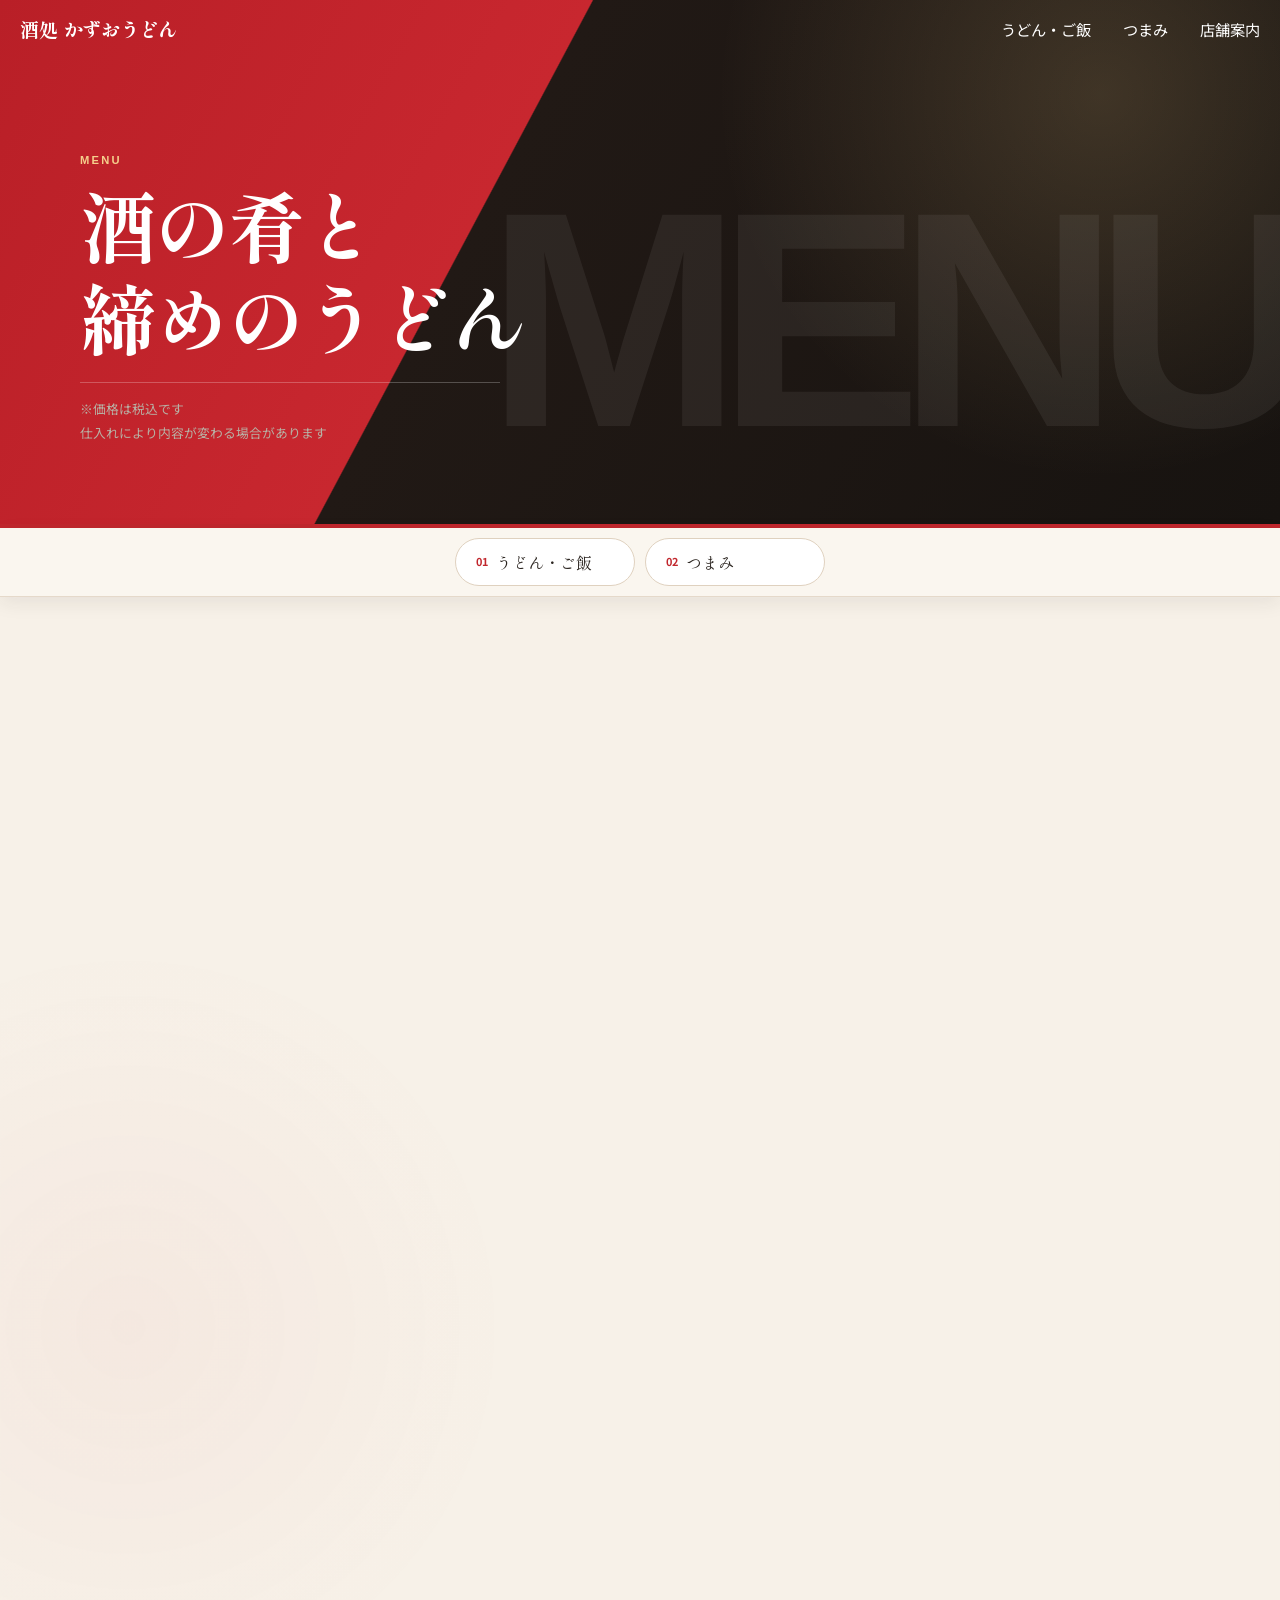
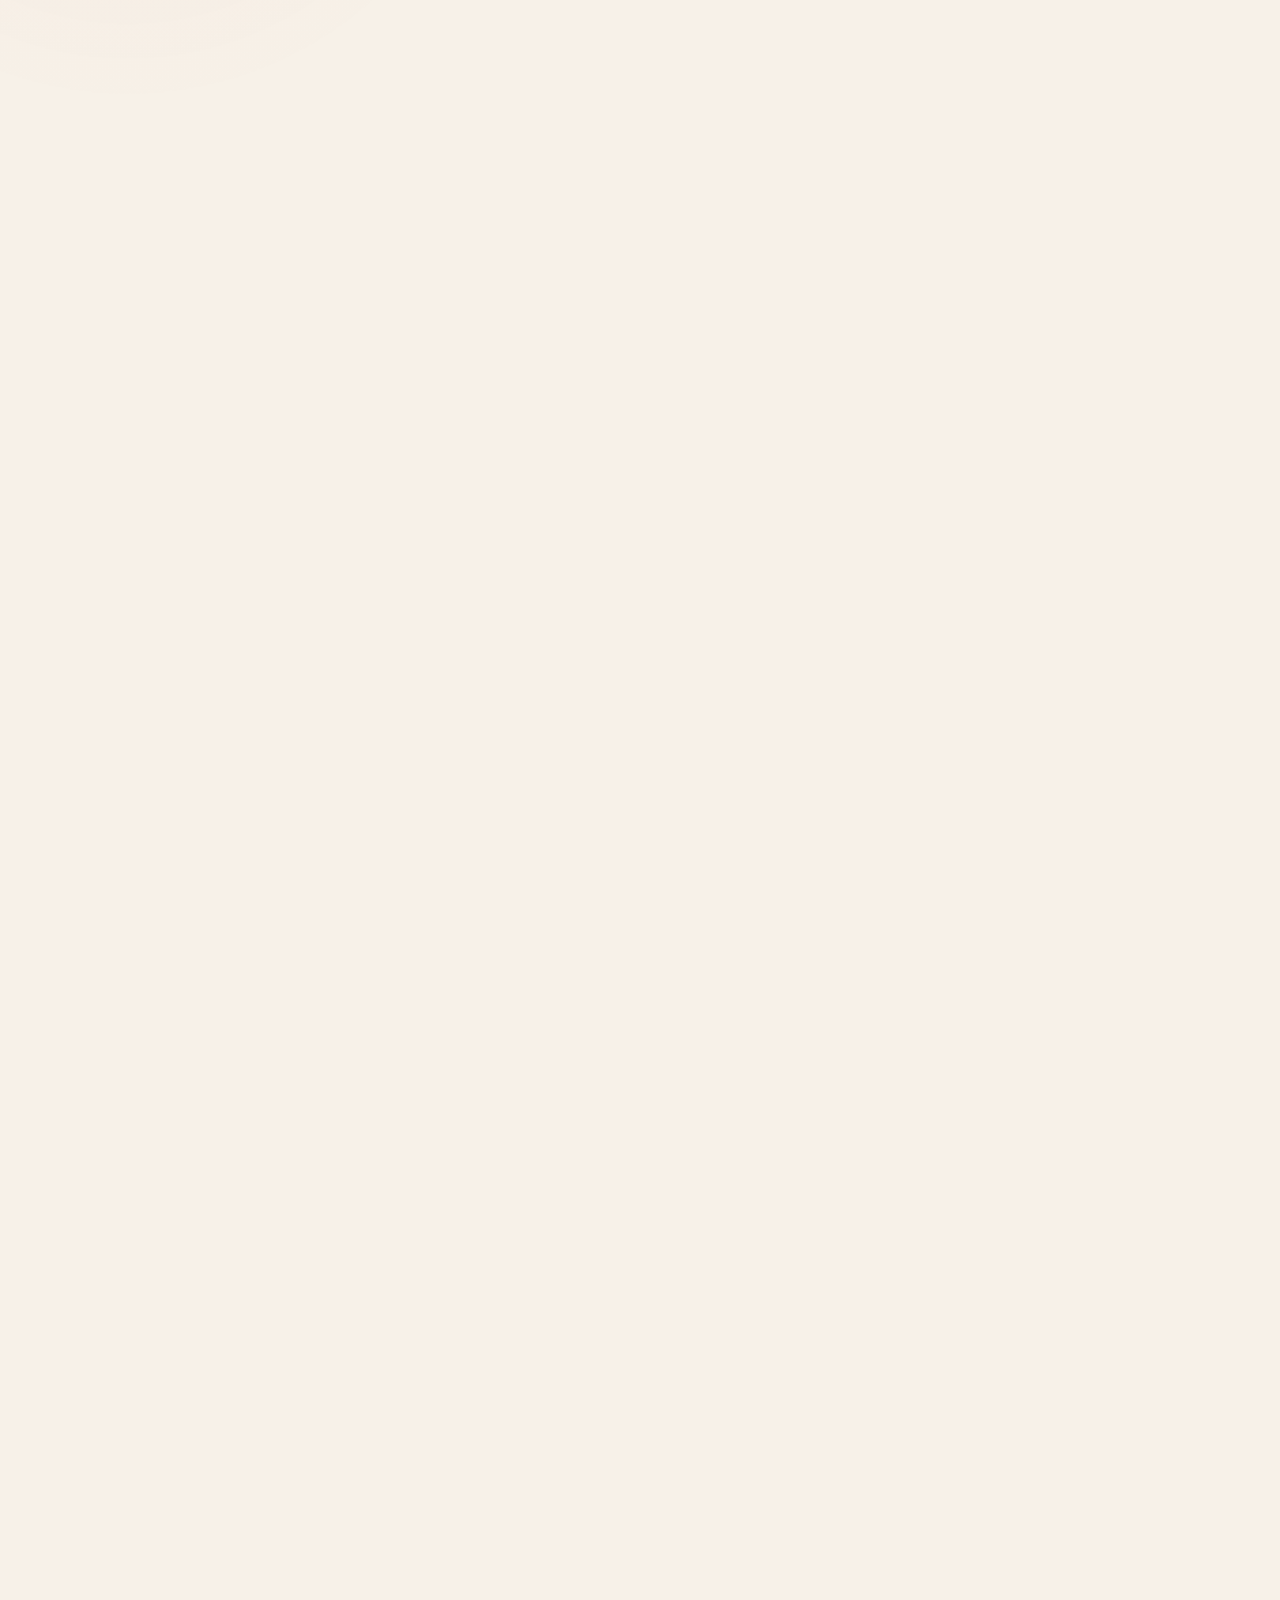
==== commit 8fde0e84: "Add Haitoku udon to featured menu" ====
--- a/menu.html
+++ b/menu.html
@@ -54,7 +54,7 @@
             <figure class="category-slide"><img src="images/menu-retouched/niku-bukkake.jpg" alt="肉ぶっかけうどん" loading="lazy"><figcaption>肉ぶっかけうどん</figcaption></figure>
             <figure class="category-slide"><img src="images/menu-retouched/nasu-bukkake.jpg" alt="ナスぶっかけうどん" loading="lazy"><figcaption>ナスぶっかけうどん</figcaption></figure>
             <figure class="category-slide"><img src="images/menu-retouched/gyusuji-udon.jpg" alt="牛すじうどん" loading="lazy"><figcaption>牛すじうどん</figcaption></figure>
-            <figure class="category-slide"><img src="images/menu-retouched/abura-mazemen.jpg" alt="油まぜうどん" loading="lazy"><figcaption>油まぜうどん</figcaption></figure>
+            <figure class="category-slide category-slide-landscape category-slide-featured"><img src="images/menu-retouched/haitoku-udon.jpg" alt="背徳うどん" loading="lazy"><figcaption>背徳うどん</figcaption></figure>
             <figure class="category-slide category-slide-landscape"><img src="images/katudon.jpg" alt="カツ丼" loading="lazy"><figcaption>カツ丼</figcaption></figure>
           </div>
           <button class="category-slider-button category-slider-next" type="button" aria-label="次の料理写真を見る">›</button>
@@ -62,7 +62,7 @@
 
         <div class="menu-accordion-grid">
           <details class="menu-accordion menu-list" open>
-            <summary><span>うどん</span><small>13品</small></summary>
+            <summary><span>うどん</span><small>14品</small></summary>
             <dl>
               <div><dt>かけうどん</dt><dd>550円</dd></div>
               <div><dt>釜たまうどん</dt><dd>600円</dd></div>
@@ -72,6 +72,7 @@
               <div><dt>肉うどん</dt><dd>750円</dd></div>
               <div><dt>山かけうどん</dt><dd>800円</dd></div>
               <div class="osusume"><dt>肉ごぼう天うどん</dt><dd>850円</dd></div>
+              <div class="osusume"><dt>背徳うどん</dt><dd>1,200円</dd></div>
               <div><dt>明太釜玉うどん</dt><dd>850円</dd></div>
               <div><dt>牛すじうどん</dt><dd>850円</dd></div>
               <div><dt>海老天うどん</dt><dd>850円</dd></div>
--- a/css/style.css
+++ b/css/style.css
@@ -57,6 +57,10 @@
   border-color: rgba(255, 255, 255, 0.08);
   background: rgba(29, 26, 23, 0.9);
   backdrop-filter: blur(12px);
+}
+
+.header-home {
+  justify-content: flex-end;
 }
 
 .header-logo {
@@ -533,52 +537,6 @@
   z-index: 1;
 }
 
-.night-lanterns {
-  position: absolute;
-  top: -18px;
-  right: max(24px, calc((100vw - 1120px) / 2));
-  z-index: 2;
-  display: flex;
-  gap: 14px;
-  pointer-events: none;
-}
-
-.night-lanterns span {
-  position: relative;
-  display: grid;
-  place-items: center;
-  width: 66px;
-  height: 92px;
-  border-top: 7px solid #2a211b;
-  border-bottom: 7px solid #2a211b;
-  border-radius: 46% 46% 42% 42%;
-  background:
-    repeating-linear-gradient(90deg, rgba(255, 255, 255, 0.09) 0 2px, transparent 2px 12px),
-    linear-gradient(90deg, #8f161b, #d73a3f 48%, #98191f);
-  box-shadow: 0 10px 24px rgba(0, 0, 0, 0.38), inset 0 0 16px rgba(255, 203, 128, 0.28);
-  color: #fff5df;
-  font-family: var(--font-mincho);
-  font-size: 1.45rem;
-  font-weight: 800;
-}
-
-.night-lanterns span::before {
-  content: "";
-  position: absolute;
-  bottom: 100%;
-  left: 50%;
-  width: 2px;
-  height: 24px;
-  background: #2a211b;
-}
-
-.night-lanterns span:nth-child(2) {
-  transform: translateY(22px);
-  background:
-    repeating-linear-gradient(90deg, rgba(255, 255, 255, 0.08) 0 2px, transparent 2px 12px),
-    linear-gradient(90deg, #8e4d1b, #c8792d 48%, #87501e);
-}
-
 .night-style-heading {
   max-width: 720px;
   margin: 0 auto 38px;
@@ -665,11 +623,11 @@
 }
 
 .night-style-card-udon .night-style-media {
-  background: #b8794d;
+  background: #201813;
 }
 
 .night-style-card-udon .night-style-media > img:first-child {
-  object-fit: contain;
+  object-fit: cover;
   object-position: center;
 }
 
@@ -1273,6 +1231,22 @@
 
 .category-slide-landscape img {
   object-position: center;
+}
+
+.category-slide-featured::before {
+  position: absolute;
+  top: 12px;
+  left: 12px;
+  z-index: 1;
+  padding: 4px 10px;
+  border-radius: 999px;
+  background: var(--color-accent);
+  color: #fff;
+  content: "おすすめ";
+  font-size: 0.7rem;
+  font-weight: 700;
+  letter-spacing: 0.06em;
+  box-shadow: 0 4px 12px rgba(43, 37, 32, 0.24);
 }
 
 .category-slide:hover img {
@@ -2118,29 +2092,6 @@
     padding-top: 68px;
   }
 
-  .night-lanterns {
-    top: -12px;
-    right: 14px;
-    gap: 8px;
-    opacity: 0.8;
-  }
-
-  .night-lanterns span {
-    width: 42px;
-    height: 60px;
-    border-top-width: 5px;
-    border-bottom-width: 5px;
-    font-size: 0.95rem;
-  }
-
-  .night-lanterns span::before {
-    height: 18px;
-  }
-
-  .night-lanterns span:nth-child(2) {
-    transform: translateY(14px);
-  }
-
   .night-style-heading {
     margin-bottom: 26px;
     padding-right: 28px;
